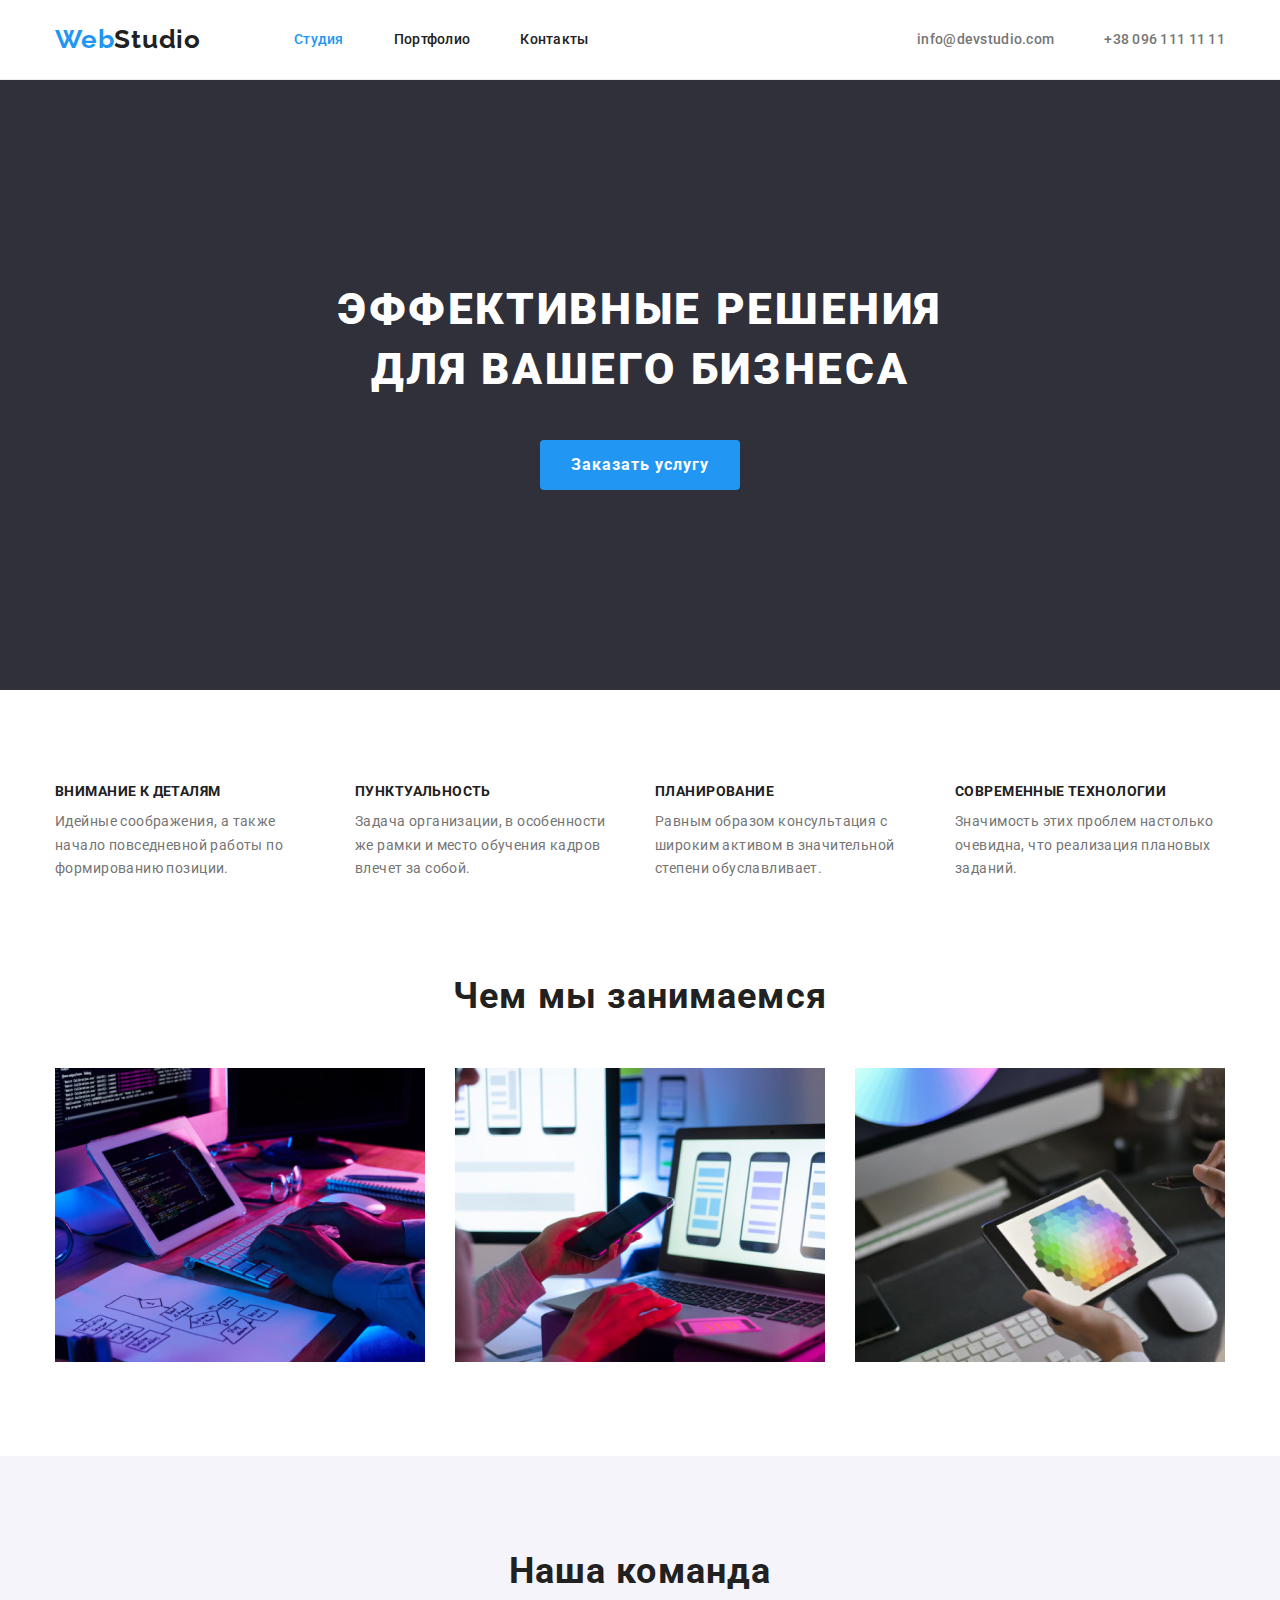
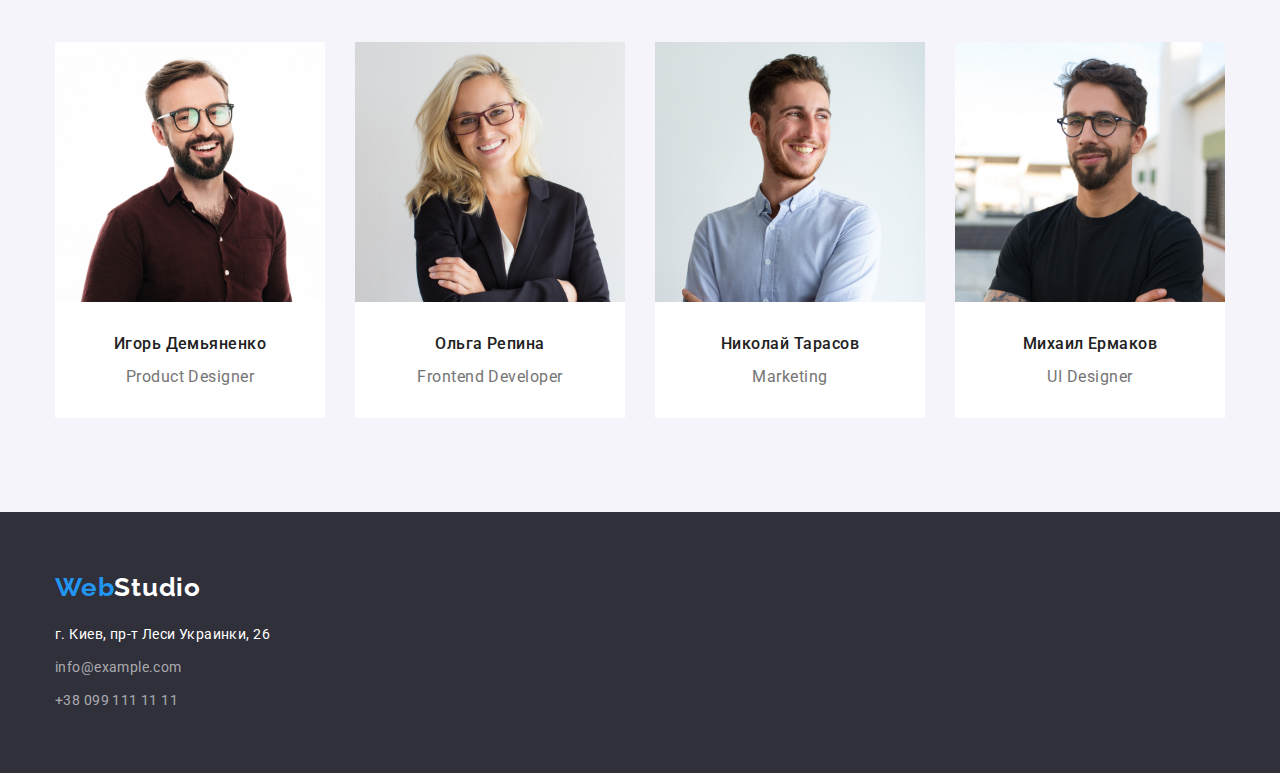
==== index.html @ 5466ff2d "залил предыдущую дз" ====
<!DOCTYPE html>
<html lang="ru">
<head>
    <meta charset="UTF-8">
    <meta name="viewport" content="width=device-width, initial-scale=1.0">
    <title>WebStudio</title>
    <link rel="preconnect" href="https://fonts.gstatic.com">
    <link href="https://fonts.googleapis.com/css2?family=Raleway:wght@700&family=Roboto:wght@400;500;700;900&display=swap"
    rel="stylesheet">
    <link rel="stylesheet" href="./css/normalize-css.css">
    <link rel="stylesheet" href="./css/styles.css">
</head>

<body>
    <!-- Хэддер -->
    <header class="header">
<div class="page-header container">
    <nav class="nav-list">
        <ul class="nav-list-items">
            <a class="logo" href="./index.html"><span class="logo-web">Web</span><span class="logo-studio">Studio</span></a>
            <li><a class="nav-list-link current" href="./index.html">Студия</a></li>
            <li><a class="nav-list-link" href="./portfolio.html">Портфолио</a></li>
            <li><a class="nav-list-link" href="#">Контакты</a></li>
        </ul> 
    </nav>
    <address class="header-address-link">
        <ul class="header-address">
            <li><a class="header-address-mail" href="mailto:info@devstudio.com">info@devstudio.com</a></li>
            <li><a class="header-address-tel" href="tel:+380961111111">+38 096 111 11 11</a></li>
        </ul>
    </address>
</div>
    </header>
    <!-- Мэйн -->
    <main>
        <!-- Эффективные решения для вашего бизнеса -->
        <section class="hero">
                <div class="container">
                    <h1 class="hero-title">Эффективные решения для вашего бизнеса</h1>
                    <button type="button" class="hero-button">Заказать услугу</button>
                </div>
        </section>  
        <!-- Особенности (добавил h2 для семантики, что бы всё было правильно-->
        <section class="feautures-list">
            <div class="container">
                <h2 class="visually-hidden">Особенности</h2>
                <ul class="card-list">
                    <li class="feature-card"> 
                        <h3 class="feautures-list-item">Внимание к деталям</h3>
                        <p class="feautures-list-desc">Идейные соображения, а также начало повседневной работы по формированию позиции.</p>
                    </li>
                    <li class="feature-card">
                        <h3 class="feautures-list-item">Пунктуальность</h3>
                        <p class="feautures-list-desc">Задача организации, в особенности же рамки и место обучения кадров влечет за собой.</p>
                    </li>
                    <li class="feature-card">
                        <h3 class="feautures-list-item">Планирование</h3>
                        <p class="feautures-list-desc">Равным образом консультация с широким активом в значительной степени обуславливает.</p>
                    </li>
                    <li class="feature-card">
                        <h3 class="feautures-list-item">Современные технологии</h3>
                        <p class="feautures-list-desc">Значимость этих проблем настолько очевидна, что реализация плановых заданий.</p>
                    </li>
                </ul>
            </div>
        </section>
        <!--Чем мы занимаемся -->
        <section class="what-we-do">
            <div class="container">
                <h2 class="what-we-do-title">Чем мы занимаемся</h2>
                <ul class="what-we-do-list">
                    <li><img src="./images/what-we-do/workplace.jpg" alt="Рабочий стол" width="370" height="294"></li>
                    <li><img src="./images/what-we-do/desktop.jpg" alt="Ноубук" width="370" height="294"></li>
                    <li><img src="./images/what-we-do/tablet.jpg" alt="Планшет" width="370" height="294"></li>
                </ul>
            </div>
        </section>
        <!-- Наша команда -->
        <section class="our-team">
            <div class="container">
                <h2 class="our-team-title">Наша команда</h2>
                <ul class="team-cards">
                    <li class="our-team-mates">
                        <img src="./images/our-team/igor.jpg" alt="Игорь Демьяненко" width="270" height="260">
                        <h3 class="our-team-mates-people">Игорь Демьяненко</h3>
                        <p lang="en" class="our-team-mates-role">Product Designer</p>
                    </li>
                    <li class="our-team-mates"><img src="./images/our-team/olya.jpg" alt="Ольга Репина" width="270" height="260">
                        <h3 class="our-team-mates-people">Ольга Репина</h3>
                        <p lang="en" class="our-team-mates-role">Frontend Developer</p>
                    </li>
                    <li class="our-team-mates">
                        <img src="./images/our-team/kolya.jpg" alt="Николай Тарасов" width="270" height="260">
                        <h3 class="our-team-mates-people">Николай Тарасов</h3>
                        <p lang="en" class="our-team-mates-role">Marketing</p>
                    </li>
                    <li class="our-team-mates">
                        <img src="./images/our-team/misha.jpg" alt="Михаил Ермаков" width="270" height="260">
                        <h3 class="our-team-mates-people">Михаил Ермаков</h3>
                        <p lang="en" class="our-team-mates-role">UI Designer</p>
                    </li>
                </ul>
            </div>
        </section>
    </main>
    <!-- Футер -->
    <footer class="footer">
        <div class="container">
            <a href="./index.html" class="footer-logo">
                <span class="logo-web">Web</span><span class="logo-studio reverse">Studio</span>
            </a>
            <address class="footer-address">
                <ul class="footer-address-links">
                    <li><a href="https://goo.gl/maps/YreS3gh4uBGcfshq7" target="_blank" class="footer-address-map">г. Киев, пр-т Леси Украинки, 26</a></li>
                    <li><a href="mailto:info@example.com" class="footer-address-mail">info@example.com</a></li>
                    <li><a href="tel:+380991111111" class="footer-address-tel">+38 099 111 11 11</a></li>
                </ul>
            </address>
        </div>
    </footer>
</body>
</html>
---- css/styles.css ----
/*
color: var(--accent-color) ----- accent
color: var(--primary-color) ----- primary
color: var(--secondary-color) ----- secondary
color: #2196f3; ----- active
*/

:root {
  --accent-color: #212121;
  --primary-color: #757575;
  --secondary-color: #ffffff;
  --active-color: #2196f3;

  --primary-font: Roboto, sans-serif;
  --secondary-font: Raleway, sans-serif;
}
img {
  display: block;
}
h1,
h2,
h3,
h4,
h5,
h6,
p {
  margin: 0;
}

button {
  cursor: pointer;
  border: 0px;
}

.container {
width: 1200px;
margin-left: auto;
margin-right: auto;
padding-left: 15px;
padding-right: 15px;
}

.visually-hidden {
  position: absolute;
  width: 1px;
  height: 1px;
  margin: -1px;
  border: 0;
  padding: 0;
  white-space: nowrap;
  clip-path: inset(100%);
  clip: rect(0 0 0 0);
  overflow: hidden;
}

a {
  text-decoration: none;
}
ul,
ol {
  list-style-type: none;
  padding-inline-start: 0px;
  margin: 0px;
}

.nav-list-link.current {
  font-family: var(--primary-font);
  font-style: normal;
  font-weight: 500;
  font-size: 14px;
  line-height: 1.14;
  letter-spacing: 0.02em;
  color: var(--active-color);
}

.nav-list-link:hover,
.header-address-mail:hover,
.header-address-tel:hover,
.nav-list-link:focus,
.header-address-mail:focus,
.header-address-tel:focus {
  color: var(--active-color);
}

.button-elements:hover 
.button-elements:focus  {
  background-color: var(--active-color);
  color: var(--secondary-color);
}


/* ============== COMPONENTS ==============*/
.logo-web,
.logo-studio {
  font-family: var(--secondary-font);
  font-style: normal;
  font-weight: 700;
  font-size: 26px;
  line-height: 1.19;
  letter-spacing: 0.03em;
}
.logo-web {
  color: var(--active-color);
}
.logo-studio {
  color: var(--accent-color);
}
.logo-studio.reverse {
  color: var(--secondary-color);
  
}

/* ============== END COMPONENTS ==============*/

/* ============== HEADER ==============*/
.header {
  display: flex;
  height: 80px;
  align-items: baseline;
  border-bottom: 1px solid #ECECEC;
}

header .container {
  display: flex;
  justify-content: space-between;
}

header a {
  display: inline-block;
  padding: 32px 0px;
}

.page-header {
  display: flex;
}

.logo {
  display: flex;
  margin-right: 93px;
  padding-top: 24px;
  padding-bottom: 25px;
}

.nav-list-items {
  display: flex;
  align-items: center;
}

.header-address-link {
  margin-left: auto;
}
.header-address {
  display: flex;
  align-items: center;
}

.nav-list-items li:not(:last-child),
.header-address li:not(:last-child) {
  margin-right: 50px;
}


.nav-list-link {
  font-family: var(--primary-font);
  font-style: normal;
  font-weight: 500;
  font-size: 14px;
  line-height: 1.14;
  letter-spacing: 0.02em;
  color: var(--accent-color);
}

.header-address-mail,
.header-address-tel {
  font-family: var(--primary-font);
  font-style: normal;
  font-weight: 500;
  font-size: 14px;
  line-height: 1.14;
  letter-spacing: 0.02em;
  color: var(--primary-color);
}

/* ============== END HEADER ==============*/

/* ============== HERO ==============*/
.hero {
  background-color: #2F303A;
  padding-top: 200px;
  padding-bottom: 200px;
}
.hero .container {
  flex-direction: column;
}
.hero-title {
  font-family: var(--primary-font);
  font-style: normal;
  font-weight: 900;
  font-size: 44px;
  line-height: 1.36;
  text-align: center;
  letter-spacing: 0.06em;
  text-transform: uppercase;
  color: var(--secondary-color);
  width: 700px;
  margin: 0 auto;
}
.hero-button {
  display: block;
  margin: 0 auto;
  margin-top: 40px;
  font-family: var(--primary-font);
  font-style: normal;
  font-weight: bold;
  font-size: 16px;
  line-height: 1.87;
  letter-spacing: 0.06em;
  background-color: var(--active-color);
  color: var(--secondary-color);
  height: 50px;
  width: 200px;
  border-radius: 4px;
}

/* ============== FEATURE-LIST ==============*/
.feautures-list {
  padding-top: 94px;
  padding-bottom: 94px;
}

.feautures-list-item {
  font-family: var(--primary-font);
  font-style: normal;
  font-weight: bold;
  font-size: 14px;
  line-height: 1.14;
  letter-spacing: 0.03em;
  text-transform: uppercase;
  color: var(--accent-color);
  margin-bottom: 10px;
}
.feautures-list-desc {
  font-family: var(--primary-font);
  font-style: normal;
  font-weight: normal;
  font-size: 14px;
  line-height: 1.71;
  letter-spacing: 0.03em;
  color: var(--primary-color);
}

.card-list {
  display: flex;
  flex-wrap: wrap;
}

.feature-card {
  width: 270px;
}
.card-list li:not(:last-child) {
  margin-right: 30px;
}
/* ============== END FEATURE-LIST ==============*/

/* ============== WHAT WE DO ==============*/
.what-we-do {
  padding-top: 0px;
  padding-bottom: 94px;
}


.what-we-do-title {
  font-family: var(--primary-font);
  font-style: normal;
  font-weight: bold;
  font-size: 36px;
  line-height: 1.17;
  text-align: center;
  letter-spacing: 0.03em;
  color: var(--accent-color);
  margin: 0 auto;
  margin-bottom: 50px;
  justify-content: center;
}

.what-we-do-list {
  display: flex;
  flex-wrap: wrap;
  margin-top: 0px;
  margin-bottom: 0px;
}

.what-we-do-list li:not(:last-child) {
  margin-right: 30px;
}
/* ============== END WHAT WE DO ==============*/

/* ============== OUR TEAM ==============*/
.our-team {
  background-color: #F5F4FA;
  padding-top: 94px;
  padding-bottom: 94px;

}

.our-team-title {
  font-family: var(--primary-font);
  font-style: normal;
  font-weight: bold;
  font-size: 36px;
  line-height: 1.17;
  text-align: center;
  letter-spacing: 0.03em;
  color: var(--accent-color);
  margin-bottom: 50px;
}
.our-team-mates-people {
  font-family: var(--primary-font);
  font-style: normal;
  font-weight: 500;
  font-size: 16px;
  line-height: 1.46;
  text-align: center;
  letter-spacing: 0.03em;
  color: var(--accent-color);
}
.our-team-mates-role {
  font-family: var(--primary-font);
  font-style: normal;
  font-weight: normal;
  font-size: 16px;
  line-height: 1.46;
  text-align: center;
  letter-spacing: 0.03em;
  color: var(--primary-color);
}

.team-cards {
  width: 270px;
  display: flex;
}
.team-cards li:not(:last-child) {
  margin-right: 30px;
}

.our-team-mates {
  background-color: var(--secondary-color);
}

.our-team-mates h3 {
  margin-top: 30px;
  margin-bottom: 10px;
}

.our-team-mates p {
  margin-bottom: 30px;
}

section.our-team {

}
/* ============== END OUR TEAM ==== ==========*/

/* ============== FOOTER ==============*/
.footer {
  background-color: #2F303A;
}

.footer .container {
  padding-top: 60px;
  padding-bottom: 60px;
}

.footer-address-map {
  font-family: var(--primary-font);
  font-style: normal;
  font-weight: normal;
  font-size: 14px;
  line-height: 1.71;
  letter-spacing: 0.03em;
  color: var(--secondary-color);
}
.footer-address-tel,
.footer-address-mail {
  font-family: var(--primary-font);
  font-style: normal;
  font-weight: normal;
  font-size: 14px;
  line-height: 1.71;
  letter-spacing: 0.03em;
  color: rgba(255, 255, 255, 0.6);
}

.footer-logo {
  display: block;
  margin-bottom: 20px;
}

.footer-address-links li:not(:last-child) {
  margin-bottom: 9px;
}

/* ============== END FOOTER ==============*/



/* ============== PORFOLIO ==============*/
main .portfolio {
  padding-top: 94px;
  padding-bottom: 94px;
}


/* ============== END PORFOLIO ==============*/

/* ============== PORFOLIO BUTTONS ==============*/
.elements .button-elements {
  font-family: var(--primary-font);
  font-style: normal;
  font-weight: 500;
  font-size: 16px;
  line-height: 1.62;
  text-align: center;
  letter-spacing: 0.03em;
  color: var(--accent-color);
  background-color: #F5F4FA;
  height: 38px;
  padding-left: 22px;
  padding-right: 22px;
  border-radius: 4px;
}



.elements {
  display: flex;
  justify-content: center;
  margin-bottom: 50px;
}

.elements li:not(:last-child) {
  margin-right: 8px;
}
/* ============== END PORFOLIO BUTTONS ==============*/

/* ============== PORFOLIO GRID ==============*/
.grid-item-title {
  font-family: var(--primary-font);
  font-style: normal;
  font-weight: bold;
  font-size: 18px;
  line-height: 2;
  letter-spacing: 0.06em;

  color: var(--accent-color);
}

.grid-item-desc {
  font-family: var(--primary-font);
  font-style: normal;
  font-weight: normal;
  font-size: 16px;
  line-height: 1.87;
  letter-spacing: 0.03em;

  color: var(--primary-color);
}

.grid {
  display: flex;
  flex-wrap:  wrap;
  justify-content: center;
}

.grid-item {
  width: 370px;
  margin-bottom: 30px ;
  flex-wrap: wrap;
}

.grid-item-title {
  margin-top: 20px;
  margin-bottom: 4px;
  margin-left: 24px;
}
.grid-item-desc {
  margin-bottom: 20px;
  margin-left: 24px;
}
.grid-item:not(:nth-child(3n)) {
  margin-right: 30px;
}

.grid-item:nth-last-child(-n+3) {
  margin-bottom: 0px;
}

.text-wrapper {
  border: solid #eeeeee 1px;
}
/* ============== END PORFOLIO GRID ==============*/
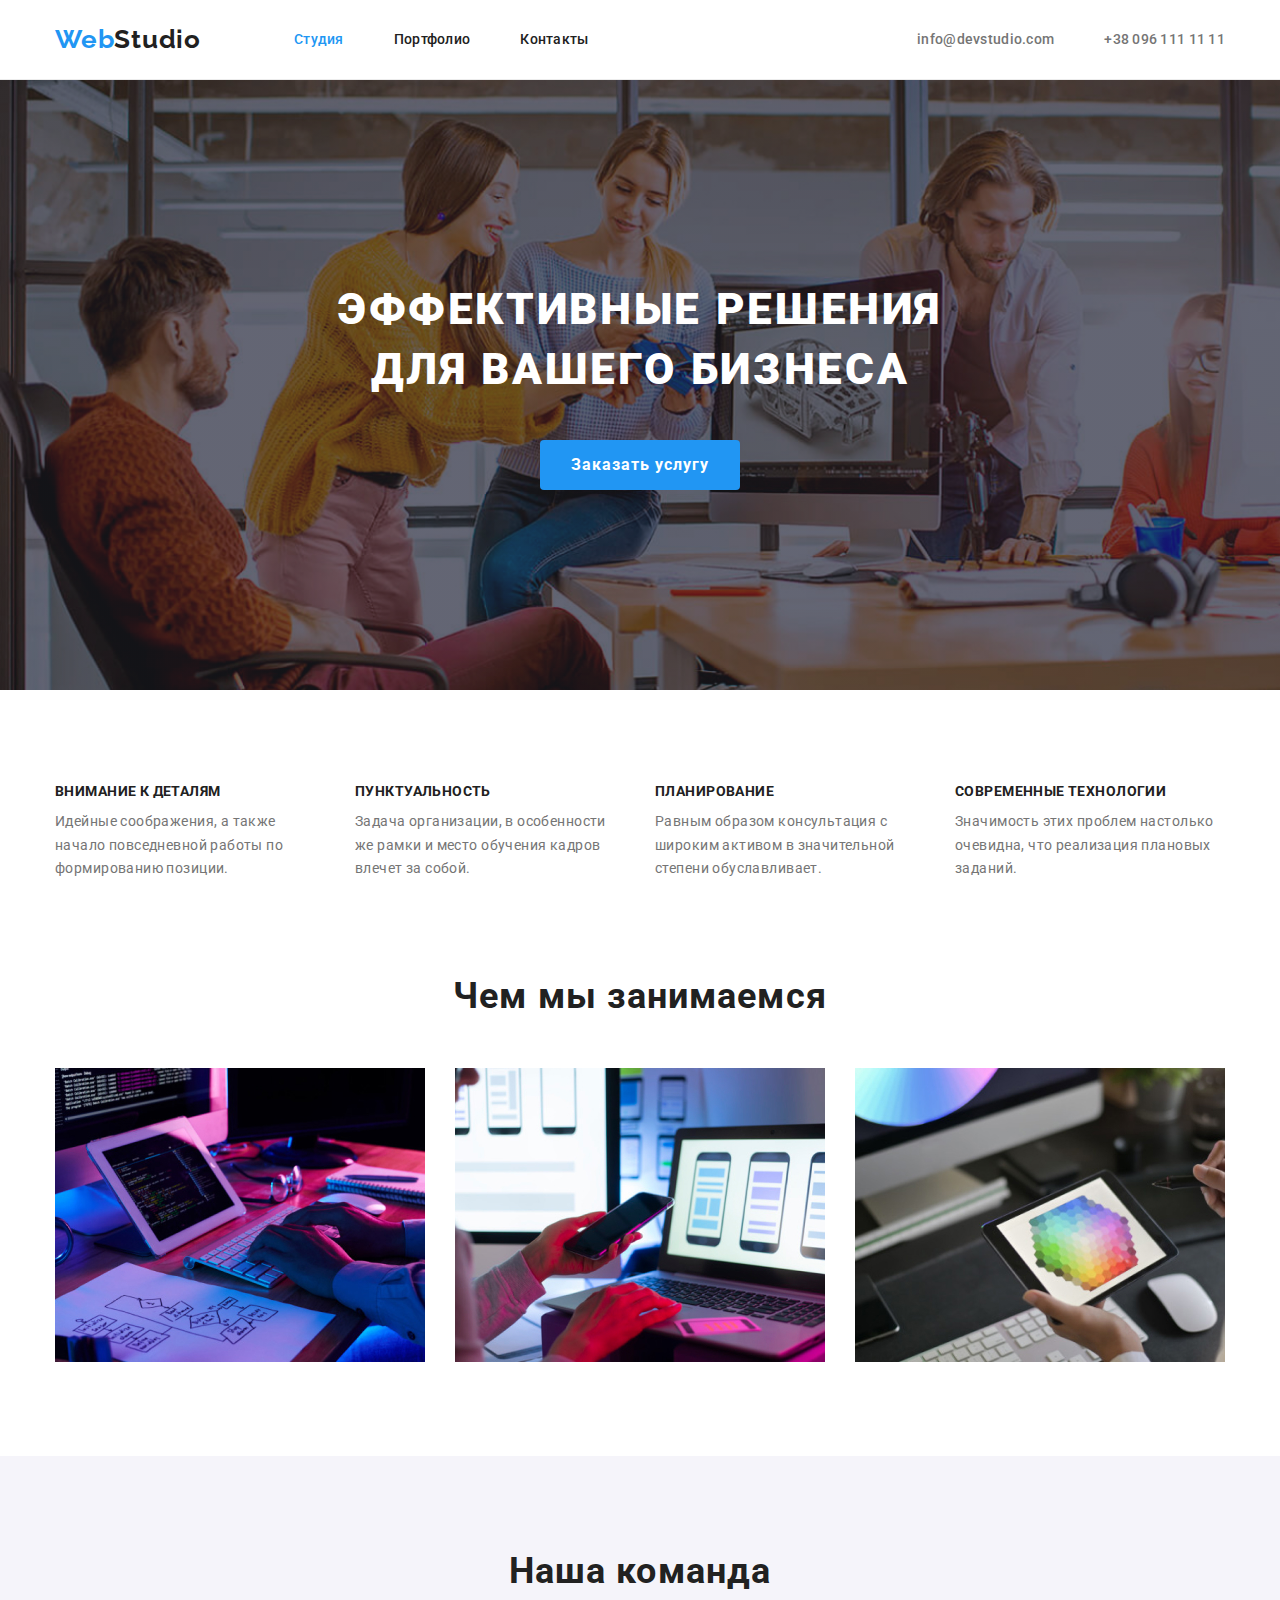
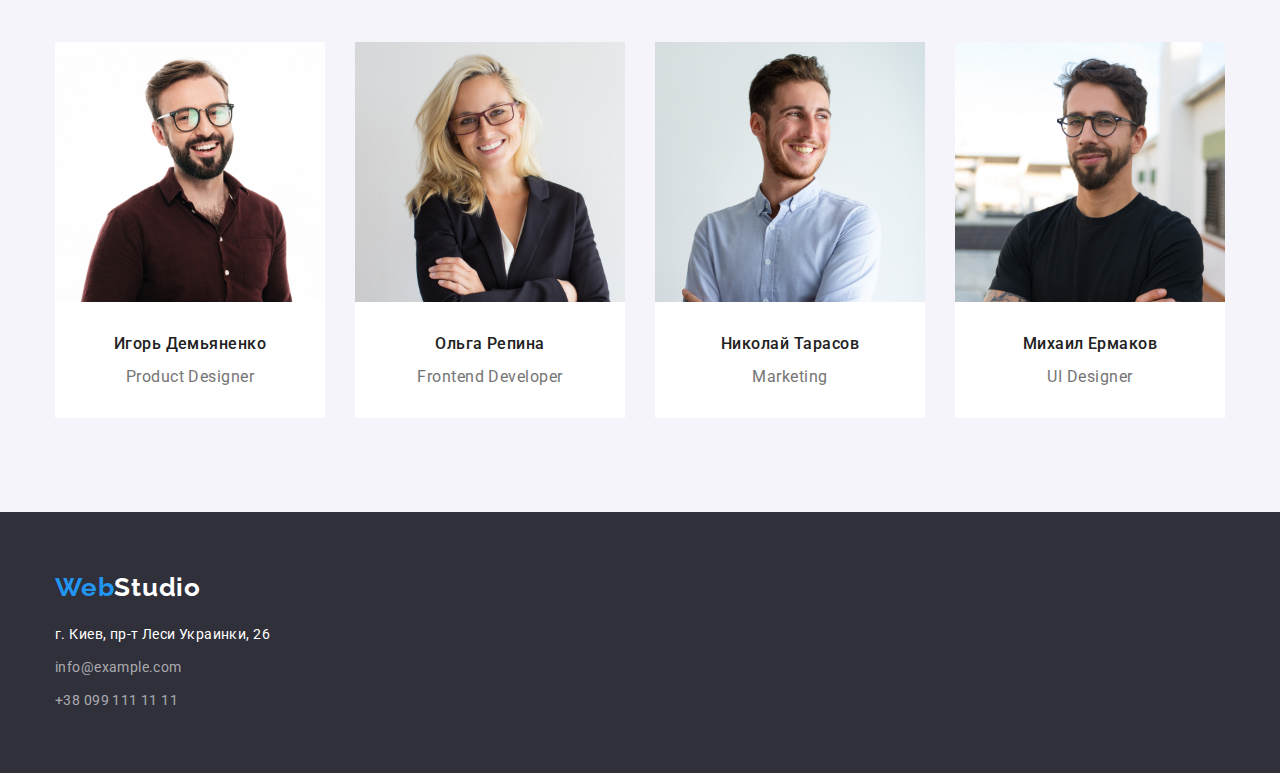
==== commit e6929667: "добавил бг" ====
--- a/index.html
+++ b/index.html
@@ -25,7 +25,7 @@
     </nav>
     <address class="header-address-link">
         <ul class="header-address">
-            <li><a class="header-address-mail" href="mailto:info@devstudio.com">info@devstudio.com</a></li>
+            <li><a class="header-address-mail" href="mailto:info@devstudio.com"><svg class="svg-mail"><use href="../images/sprite.svg#mail"></use></svg>info@devstudio.com</a></li>
             <li><a class="header-address-tel" href="tel:+380961111111">+38 096 111 11 11</a></li>
         </ul>
     </address>
--- a/css/styles.css
+++ b/css/styles.css
@@ -88,7 +88,16 @@
   color: var(--secondary-color);
 }
 
-
+.header-address-mail::before {
+  content: "";
+}
+
+.svg-mail {
+  width: 16px;
+  height: 12px;
+  fill: currentColor;
+  margin-right: 10px;
+}
 /* ============== COMPONENTS ==============*/
 .logo-web,
 .logo-studio {
@@ -186,6 +195,9 @@
 /* ============== HERO ==============*/
 .hero {
   background-color: #2F303A;
+  background-image: linear-gradient(rgba(47,48,58,0.4), rgba(47,48,58,0.4)), url(../images/hero-bg.jpg);
+  background-repeat: no-repeat;
+  background-size: cover;
   padding-top: 200px;
   padding-bottom: 200px;
 }
@@ -221,7 +233,10 @@
   width: 200px;
   border-radius: 4px;
 }
-
+.hero-button:hover,
+.hero-button:focus {
+  background-color: #188CE8;
+}
 /* ============== FEATURE-LIST ==============*/
 .feautures-list {
   padding-top: 94px;
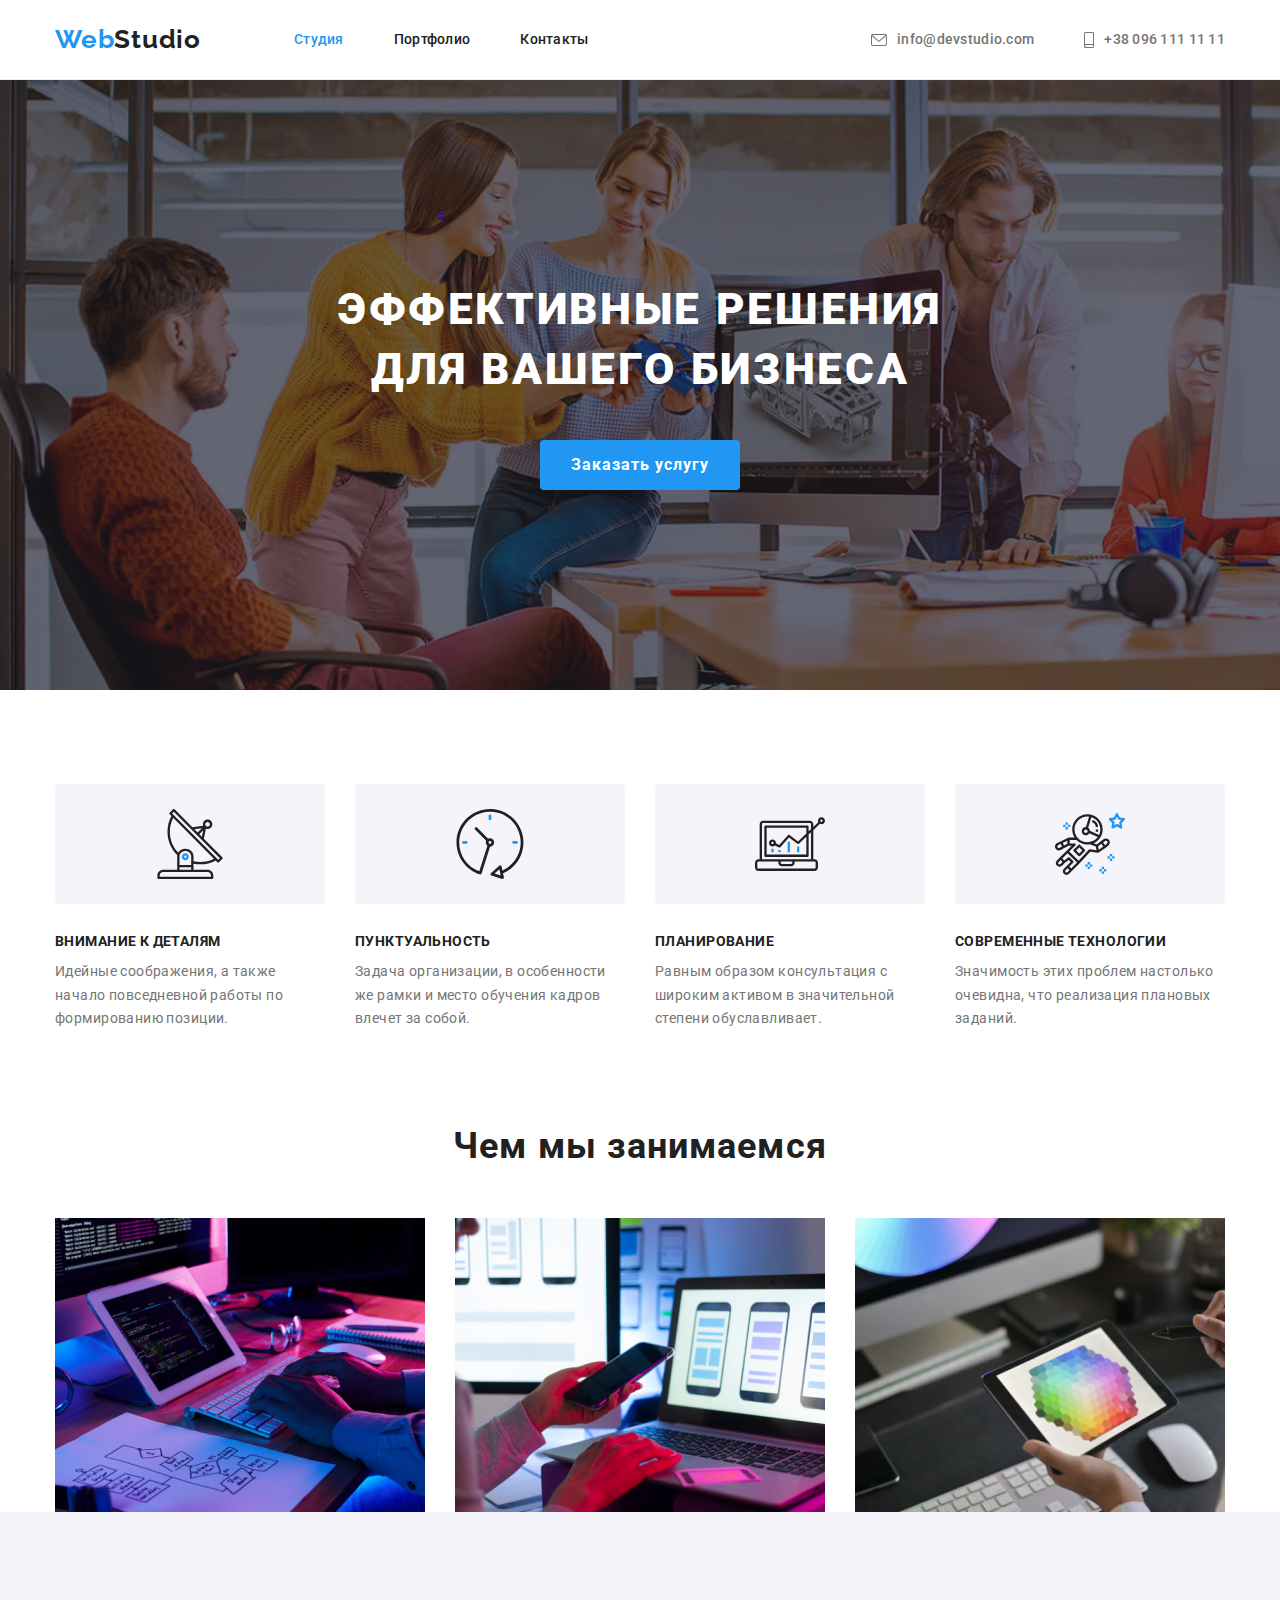
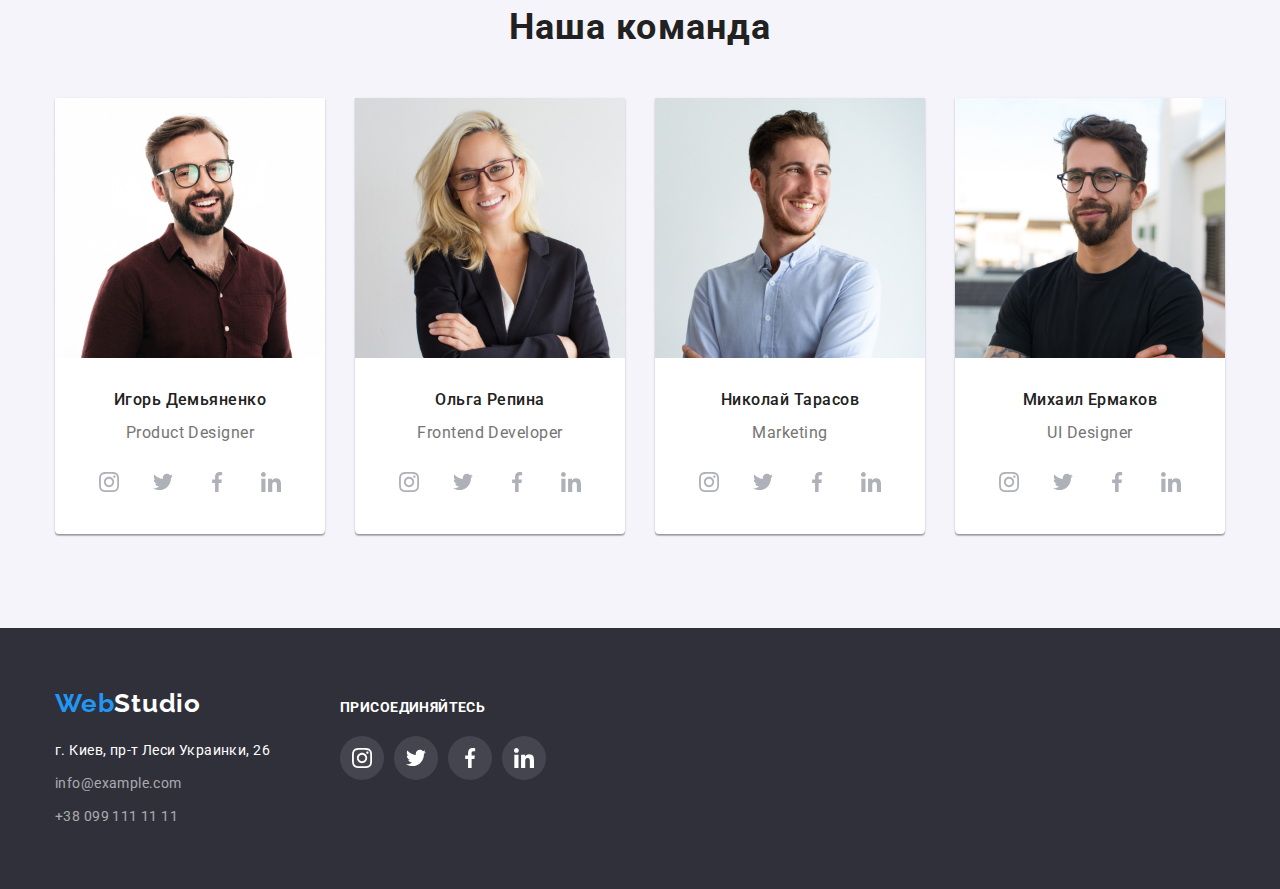
==== commit 6f5c4b78: "сделал половину работы + выписал все проблемы" ====
--- a/index.html
+++ b/index.html
@@ -1,12 +1,14 @@
 <!DOCTYPE html>
 <html lang="ru">
+
 <head>
     <meta charset="UTF-8">
     <meta name="viewport" content="width=device-width, initial-scale=1.0">
     <title>WebStudio</title>
     <link rel="preconnect" href="https://fonts.gstatic.com">
-    <link href="https://fonts.googleapis.com/css2?family=Raleway:wght@700&family=Roboto:wght@400;500;700;900&display=swap"
-    rel="stylesheet">
+    <link
+        href="https://fonts.googleapis.com/css2?family=Raleway:wght@700&family=Roboto:wght@400;500;700;900&display=swap"
+        rel="stylesheet">
     <link rel="stylesheet" href="./css/normalize-css.css">
     <link rel="stylesheet" href="./css/styles.css">
 </head>
@@ -14,52 +16,73 @@
 <body>
     <!-- Хэддер -->
     <header class="header">
-<div class="page-header container">
-    <nav class="nav-list">
-        <ul class="nav-list-items">
-            <a class="logo" href="./index.html"><span class="logo-web">Web</span><span class="logo-studio">Studio</span></a>
-            <li><a class="nav-list-link current" href="./index.html">Студия</a></li>
-            <li><a class="nav-list-link" href="./portfolio.html">Портфолио</a></li>
-            <li><a class="nav-list-link" href="#">Контакты</a></li>
-        </ul> 
-    </nav>
-    <address class="header-address-link">
-        <ul class="header-address">
-            <li><a class="header-address-mail" href="mailto:info@devstudio.com"><svg class="svg-mail"><use href="../images/sprite.svg#mail"></use></svg>info@devstudio.com</a></li>
-            <li><a class="header-address-tel" href="tel:+380961111111">+38 096 111 11 11</a></li>
-        </ul>
-    </address>
-</div>
+        <div class="page-header container">
+            <nav class="nav-list">
+                <ul class="nav-list-items">
+                    <a class="logo" href="./index.html"><span class="logo-web">Web</span><span
+                            class="logo-studio">Studio</span></a>
+                    <li><a class="nav-list-link current" href="./index.html">Студия</a></li>
+                    <li><a class="nav-list-link" href="./portfolio.html">Портфолио</a></li>
+                    <li><a class="nav-list-link" href="#">Контакты</a></li>
+                </ul>
+            </nav>
+            <address class="header-address-link">
+                <ul class="header-address">
+                    <li><a class="header-address-mail" href="mailto:info@devstudio.com"><svg class="svg-mail">
+                                <use href="../images/sprite.svg#mail"></use>
+                            </svg>info@devstudio.com</a></li>
+                    <li><a class="header-address-tel" href="tel:+380961111111"><svg class="svg-tel">
+                                <use href="../images/sprite.svg#smartphone"></use>
+                            </svg>+38 096 111 11 11</a></li>
+                </ul>
+            </address>
+        </div>
     </header>
     <!-- Мэйн -->
     <main>
         <!-- Эффективные решения для вашего бизнеса -->
         <section class="hero">
-                <div class="container">
-                    <h1 class="hero-title">Эффективные решения для вашего бизнеса</h1>
-                    <button type="button" class="hero-button">Заказать услугу</button>
-                </div>
-        </section>  
+            <div class="container">
+                <h1 class="hero-title">Эффективные решения для вашего бизнеса</h1>
+                <button type="button" class="hero-button">Заказать услугу</button>
+            </div>
+        </section>
         <!-- Особенности (добавил h2 для семантики, что бы всё было правильно-->
         <section class="feautures-list">
             <div class="container">
                 <h2 class="visually-hidden">Особенности</h2>
                 <ul class="card-list">
-                    <li class="feature-card"> 
+                    <li class="feature-card">
+                        <div class="card-cover"><svg class="svg-features">
+                                <use href="../images/sprite.svg#antenna"></use>
+                            </svg></div>
                         <h3 class="feautures-list-item">Внимание к деталям</h3>
-                        <p class="feautures-list-desc">Идейные соображения, а также начало повседневной работы по формированию позиции.</p>
-                    </li>
-                    <li class="feature-card">
+                        <p class="feautures-list-desc">Идейные соображения, а также начало повседневной работы по
+                            формированию позиции.</p>
+                    </li>
+                    <li class="feature-card">
+                        <div class="card-cover"><svg class="svg-features">
+                                <use href="../images/sprite.svg#clock"></use>
+                            </svg></div>
                         <h3 class="feautures-list-item">Пунктуальность</h3>
-                        <p class="feautures-list-desc">Задача организации, в особенности же рамки и место обучения кадров влечет за собой.</p>
-                    </li>
-                    <li class="feature-card">
+                        <p class="feautures-list-desc">Задача организации, в особенности же рамки и место обучения
+                            кадров влечет за собой.</p>
+                    </li>
+                    <li class="feature-card">
+                        <div class="card-cover"><svg class="svg-features">
+                                <use href="../images/sprite.svg#diagram"></use>
+                            </svg></div>
                         <h3 class="feautures-list-item">Планирование</h3>
-                        <p class="feautures-list-desc">Равным образом консультация с широким активом в значительной степени обуславливает.</p>
-                    </li>
-                    <li class="feature-card">
+                        <p class="feautures-list-desc">Равным образом консультация с широким активом в значительной
+                            степени обуславливает.</p>
+                    </li>
+                    <li class="feature-card">
+                        <div class="card-cover"><svg class="svg-features">
+                                <use href="../images/sprite.svg#astronaut"></use>
+                            </svg></div>
                         <h3 class="feautures-list-item">Современные технологии</h3>
-                        <p class="feautures-list-desc">Значимость этих проблем настолько очевидна, что реализация плановых заданий.</p>
+                        <p class="feautures-list-desc">Значимость этих проблем настолько очевидна, что реализация
+                            плановых заданий.</p>
                     </li>
                 </ul>
             </div>
@@ -84,20 +107,77 @@
                         <img src="./images/our-team/igor.jpg" alt="Игорь Демьяненко" width="270" height="260">
                         <h3 class="our-team-mates-people">Игорь Демьяненко</h3>
                         <p lang="en" class="our-team-mates-role">Product Designer</p>
-                    </li>
-                    <li class="our-team-mates"><img src="./images/our-team/olya.jpg" alt="Ольга Репина" width="270" height="260">
+                        <ul class="team-socials">
+                            <li><a class="social-links" href=""><svg class="svg-instagram">
+                                <use href="../images/sprite.svg#instagram"></use>
+                            </svg></a></li>
+                            <li><a class="social-links" href=""><svg class="svg-twitter">
+                                <use href="../images/sprite.svg#twitter"></use>
+                            </svg></a></li>
+                            <li><a class="social-links" href=""><svg class="svg-facebook">
+                                <use href="../images/sprite.svg#facebook"></use>
+                            </svg></a></li>
+                            <li><a class="social-links" href=""><svg class="svg-linkedin">
+                                <use href="../images/sprite.svg#linkedin"></use>
+                            </svg></a></li>
+                        </ul>
+                    </li>
+                    <li class="our-team-mates"><img src="./images/our-team/olya.jpg" alt="Ольга Репина" width="270"
+                            height="260">
                         <h3 class="our-team-mates-people">Ольга Репина</h3>
                         <p lang="en" class="our-team-mates-role">Frontend Developer</p>
+                        <ul class="team-socials">
+                            <li><a class="social-links" href=""><svg class="svg-instagram">
+                                <use href="../images/sprite.svg#instagram"></use>
+                            </svg></a></li>
+                            <li><a class="social-links" href=""><svg class="svg-twitter">
+                                <use href="../images/sprite.svg#twitter"></use>
+                            </svg></a></li>
+                            <li><a class="social-links" href=""><svg class="svg-facebook">
+                                <use href="../images/sprite.svg#facebook"></use>
+                            </svg></a></li>
+                            <li><a class="social-links" href=""><svg class="svg-linkedin">
+                                <use href="../images/sprite.svg#linkedin"></use>
+                            </svg></a></li>
+                        </ul>
                     </li>
                     <li class="our-team-mates">
                         <img src="./images/our-team/kolya.jpg" alt="Николай Тарасов" width="270" height="260">
                         <h3 class="our-team-mates-people">Николай Тарасов</h3>
                         <p lang="en" class="our-team-mates-role">Marketing</p>
+                        <ul class="team-socials">
+                            <li><a class="social-links" href=""><svg class="svg-instagram">
+                                <use href="../images/sprite.svg#instagram"></use>
+                            </svg></a></li>
+                            <li><a class="social-links" href=""><svg class="svg-twitter">
+                                <use href="../images/sprite.svg#twitter"></use>
+                            </svg></a></li>
+                            <li><a class="social-links" href=""><svg class="svg-facebook">
+                                <use href="../images/sprite.svg#facebook"></use>
+                            </svg></a></li>
+                            <li><a class="social-links" href=""><svg class="svg-linkedin">
+                                <use href="../images/sprite.svg#linkedin"></use>
+                            </svg></a></li>
+                        </ul>
                     </li>
                     <li class="our-team-mates">
                         <img src="./images/our-team/misha.jpg" alt="Михаил Ермаков" width="270" height="260">
                         <h3 class="our-team-mates-people">Михаил Ермаков</h3>
                         <p lang="en" class="our-team-mates-role">UI Designer</p>
+                        <ul class="team-socials">
+                            <li><a class="social-links" href=""><svg class="svg-instagram">
+                                <use href="../images/sprite.svg#instagram"></use>
+                            </svg></a></li>
+                            <li><a class="social-links" href=""><svg class="svg-twitter">
+                                <use href="../images/sprite.svg#twitter"></use>
+                            </svg></a></li>
+                            <li><a class="social-links" href=""><svg class="svg-facebook">
+                                <use href="../images/sprite.svg#facebook"></use>
+                            </svg></a></li>
+                            <li><a class="social-links" href=""><svg class="svg-linkedin">
+                                <use href="../images/sprite.svg#linkedin"></use>
+                            </svg></a></li>
+                        </ul>
                     </li>
                 </ul>
             </div>
@@ -106,17 +186,38 @@
     <!-- Футер -->
     <footer class="footer">
         <div class="container">
-            <a href="./index.html" class="footer-logo">
-                <span class="logo-web">Web</span><span class="logo-studio reverse">Studio</span>
-            </a>
-            <address class="footer-address">
-                <ul class="footer-address-links">
-                    <li><a href="https://goo.gl/maps/YreS3gh4uBGcfshq7" target="_blank" class="footer-address-map">г. Киев, пр-т Леси Украинки, 26</a></li>
-                    <li><a href="mailto:info@example.com" class="footer-address-mail">info@example.com</a></li>
-                    <li><a href="tel:+380991111111" class="footer-address-tel">+38 099 111 11 11</a></li>
-                </ul>
-            </address>
+            <div class="footer-address-div">
+                <a href="./index.html" class="footer-logo">
+                    <span class="logo-web">Web</span><span class="logo-studio reverse">Studio</span>
+                </a>
+                <address class="footer-address">
+                    <ul class="footer-address-links">
+                        <li><a href="https://goo.gl/maps/YreS3gh4uBGcfshq7" target="_blank" class="footer-address-map">г.
+                                Киев, пр-т Леси Украинки, 26</a></li>
+                        <li><a href="mailto:info@example.com" class="footer-address-mail">info@example.com</a></li>
+                        <li><a href="tel:+380991111111" class="footer-address-tel">+38 099 111 11 11</a></li>
+                    </ul>
+                </address>
+            </div>
+            <div class="join-us">
+                <p class="join-title">присоединяйтесь</p>
+                <ul class="join-socials">
+                    <li><a class="join-social-links" href=""><svg class="svg-instagram">
+                        <use href="../images/sprite.svg#instagram"></use>
+                    </svg></a></li>
+                    <li><a class="join-social-links" href=""><svg class="svg-twitter">
+                        <use href="../images/sprite.svg#twitter"></use>
+                    </svg></a></li>
+                    <li><a class="join-social-links" href=""><svg class="svg-facebook">
+                        <use href="../images/sprite.svg#facebook"></use>
+                    </svg></a></li>
+                    <li><a class="join-social-links" href=""><svg class="svg-linkedin">
+                        <use href="../images/sprite.svg#linkedin"></use>
+                    </svg></a></li>
+                </ul>
+            </div>
         </div>
     </footer>
 </body>
+
 </html>--- a/css/styles.css
+++ b/css/styles.css
@@ -33,11 +33,11 @@
 }
 
 .container {
-width: 1200px;
-margin-left: auto;
-margin-right: auto;
-padding-left: 15px;
-padding-right: 15px;
+  width: 1200px;
+  margin-left: auto;
+  margin-right: auto;
+  padding-left: 15px;
+  padding-right: 15px;
 }
 
 .visually-hidden {
@@ -82,16 +82,6 @@
   color: var(--active-color);
 }
 
-.button-elements:hover 
-.button-elements:focus  {
-  background-color: var(--active-color);
-  color: var(--secondary-color);
-}
-
-.header-address-mail::before {
-  content: "";
-}
-
 .svg-mail {
   width: 16px;
   height: 12px;
@@ -116,7 +106,6 @@
 }
 .logo-studio.reverse {
   color: var(--secondary-color);
-  
 }
 
 /* ============== END COMPONENTS ==============*/
@@ -126,7 +115,7 @@
   display: flex;
   height: 80px;
   align-items: baseline;
-  border-bottom: 1px solid #ECECEC;
+  border-bottom: 1px solid #ececec;
 }
 
 header .container {
@@ -168,7 +157,6 @@
   margin-right: 50px;
 }
 
-
 .nav-list-link {
   font-family: var(--primary-font);
   font-style: normal;
@@ -190,12 +178,40 @@
   color: var(--primary-color);
 }
 
+.svg-mail {
+  content: "";
+  display: block;
+  width: 16px;
+  height: 12px;
+  margin-right: 10px;
+  fill: currentColor;
+}
+
+.svg-tel {
+  content: "";
+  display: block;
+  width: 10px;
+  height: 16px;
+  margin-right: 10px;
+  fill: currentColor;
+}
+
+.header-address-mail,
+.header-address-tel {
+  display: flex;
+  align-items: center;
+}
+
 /* ============== END HEADER ==============*/
 
 /* ============== HERO ==============*/
 .hero {
-  background-color: #2F303A;
-  background-image: linear-gradient(rgba(47,48,58,0.4), rgba(47,48,58,0.4)), url(../images/hero-bg.jpg);
+  background-color: #2f303a;
+  background-image: linear-gradient(
+      rgba(47, 48, 58, 0.4),
+      rgba(47, 48, 58, 0.4)
+    ),
+    url(../images/hero-bg.jpg);
   background-repeat: no-repeat;
   background-size: cover;
   padding-top: 200px;
@@ -235,7 +251,7 @@
 }
 .hero-button:hover,
 .hero-button:focus {
-  background-color: #188CE8;
+  background-color: #188ce8;
 }
 /* ============== FEATURE-LIST ==============*/
 .feautures-list {
@@ -275,6 +291,24 @@
 .card-list li:not(:last-child) {
   margin-right: 30px;
 }
+
+.card-cover {
+  height: 120px;
+  width: 270px;
+  background-color: #f5f4fa;
+  margin-bottom: 30px;
+  border-radius: 4px;
+  display: flex;
+  align-items: center;
+  justify-content: center;
+}
+
+.svg-features {
+  width: 70px;
+  height: 70px;
+}
+
+.
 /* ============== END FEATURE-LIST ==============*/
 
 /* ============== WHAT WE DO ==============*/
@@ -283,7 +317,6 @@
   padding-bottom: 94px;
 }
 
-
 .what-we-do-title {
   font-family: var(--primary-font);
   font-style: normal;
@@ -312,10 +345,9 @@
 
 /* ============== OUR TEAM ==============*/
 .our-team {
-  background-color: #F5F4FA;
+  background-color: #f5f4fa;
   padding-top: 94px;
   padding-bottom: 94px;
-
 }
 
 .our-team-title {
@@ -360,6 +392,9 @@
 
 .our-team-mates {
   background-color: var(--secondary-color);
+  border-radius: 0px 0px 4px 4px;
+  box-shadow: 0px 1px 3px rgba(0, 0, 0, 0.12), 0px 1px 1px rgba(0, 0, 0, 0.14),
+    0px 2px 1px rgba(0, 0, 0, 0.2);
 }
 
 .our-team-mates h3 {
@@ -367,18 +402,53 @@
   margin-bottom: 10px;
 }
 
-.our-team-mates p {
+.team-socials a {
+  display: block;
+  margin: 0px;
+  padding: 0px;
+}
+
+.team-socials {
+  display: flex;
+  justify-content: space-between;
+  margin-top: 16px;
   margin-bottom: 30px;
-}
-
-section.our-team {
-
+  margin-left: 32px;
+  margin-right: 32px;
+}
+
+.team-socials li:not(:last-child) {
+  margin-right: 10px;
+}
+
+.social-links svg {
+  width: 20px;
+  height: 20px;
+  fill: #afb1b8;
+}
+
+.social-links:hover,
+.social-links:focus {
+  fill: var(--secondary-color);
+  background-color: var(--active-color);
+}
+
+.team-socials li a {
+  display: flex;
+  justify-content: center;
+  align-items: center;
+}
+
+.social-links {
+  width: 44px;
+  height: 44px;
+  border-radius: 50%;
 }
 /* ============== END OUR TEAM ==== ==========*/
 
 /* ============== FOOTER ==============*/
 .footer {
-  background-color: #2F303A;
+  background-color: #2f303a;
 }
 
 .footer .container {
@@ -415,9 +485,72 @@
   margin-bottom: 9px;
 }
 
+.footer-address-div {
+  display: block;
+}
+
+.join-us {
+  display: block;
+  width: 206px;
+  margin-left: 70px;
+}
+
+.join-title {
+  font-family: var(--primary-font);
+  font-style: normal;
+  font-weight: 700;
+  color: var(--secondary-color);
+  font-size: 14px;
+  line-height: 1.14;
+  letter-spacing: 0.03em;
+  text-transform: uppercase;
+  margin-bottom: 20px;
+}
+
+.join-socials {
+  display: flex;
+}
+
+.join-socials li:not(:last-child) {
+  margin-right: 10px;
+}
+
+.join-socials-links {
+  display: flex;
+  justify-content: space-between;
+}
+
+.join-social-links svg {
+  width: 20px;
+  height: 20px;
+  fill: var(--secondary-color);
+}
+
+.join-social-links:hover,
+.join-social-links:focus {
+  fill: var(--secondary-color);
+  background-color: var(--active-color);
+}
+
+.join-socials li a {
+  display: flex;
+  justify-content: center;
+  align-items: center;
+}
+
+.join-social-links {
+  width: 44px;
+  height: 44px;
+  border-radius: 50%;
+  background-color: rgba(255, 255, 255, 0.1);
+}
+
+.footer .container {
+  display: flex;
+  align-items: baseline;
+}
+
 /* ============== END FOOTER ==============*/
-
-
 
 /* ============== PORFOLIO ==============*/
 main .portfolio {
@@ -425,7 +558,6 @@
   padding-bottom: 94px;
 }
 
-
 /* ============== END PORFOLIO ==============*/
 
 /* ============== PORFOLIO BUTTONS ==============*/
@@ -438,14 +570,18 @@
   text-align: center;
   letter-spacing: 0.03em;
   color: var(--accent-color);
-  background-color: #F5F4FA;
+  background-color: #f5f4fa;
   height: 38px;
   padding-left: 22px;
   padding-right: 22px;
   border-radius: 4px;
 }
 
-
+.button-elements:hover,
+.button-elements:focus {
+  background-color: var(--active-color);
+  color: var(--secondary-color);
+}
 
 .elements {
   display: flex;
@@ -483,14 +619,15 @@
 
 .grid {
   display: flex;
-  flex-wrap:  wrap;
+  flex-wrap: wrap;
   justify-content: center;
 }
 
 .grid-item {
   width: 370px;
-  margin-bottom: 30px ;
+  margin-bottom: 30px;
   flex-wrap: wrap;
+  box-sizing: border-box;
 }
 
 .grid-item-title {
@@ -506,11 +643,17 @@
   margin-right: 30px;
 }
 
-.grid-item:nth-last-child(-n+3) {
+.grid-item:nth-last-child(-n + 3) {
   margin-bottom: 0px;
 }
 
 .text-wrapper {
   border: solid #eeeeee 1px;
 }
-/* ============== END PORFOLIO GRID ==============*/+
+.grid-item:hover,
+.grid-item:focus {
+  box-shadow: 0px 1px 1px rgba(0, 0, 0, 0.12), 0px 4px 4px rgba(0, 0, 0, 0.06), 1px 4px 6px rgba(0, 0, 0, 0.16);
+
+}
+/* ============== END PORFOLIO GRID ==============*/
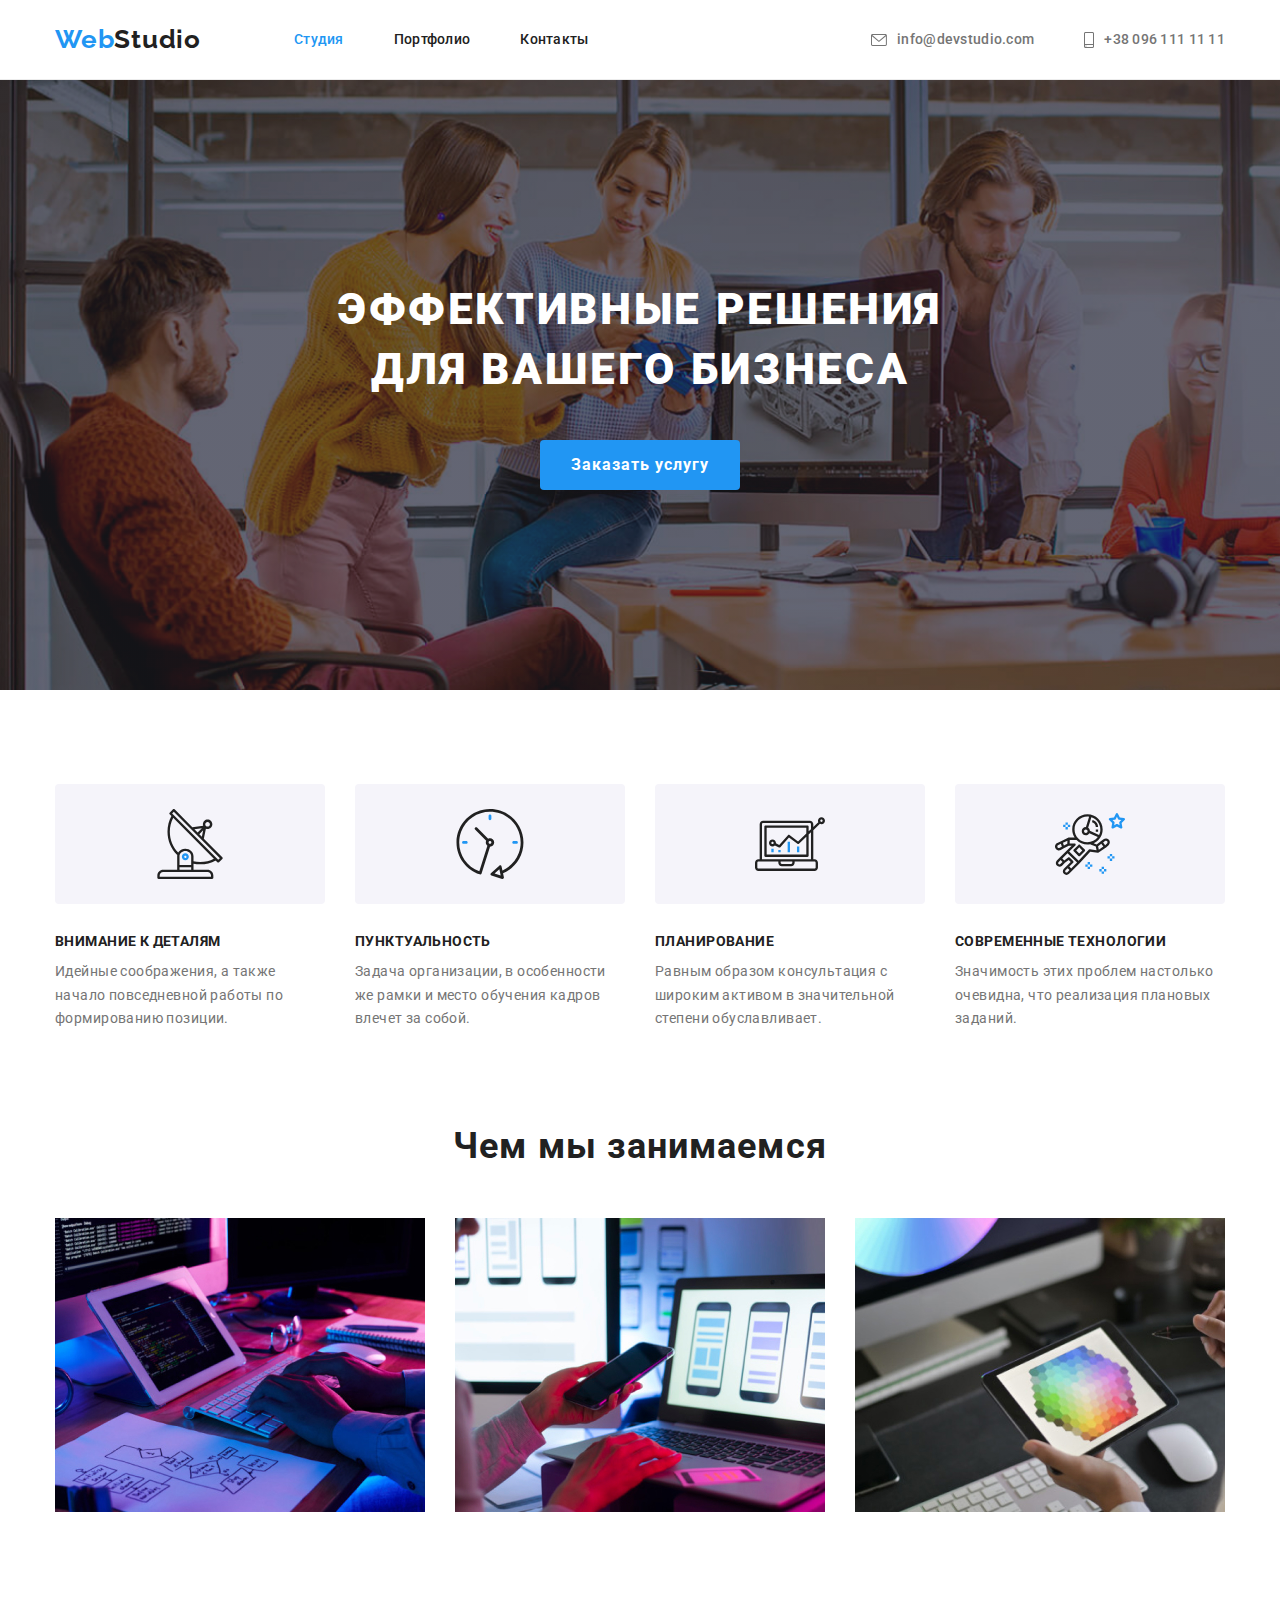
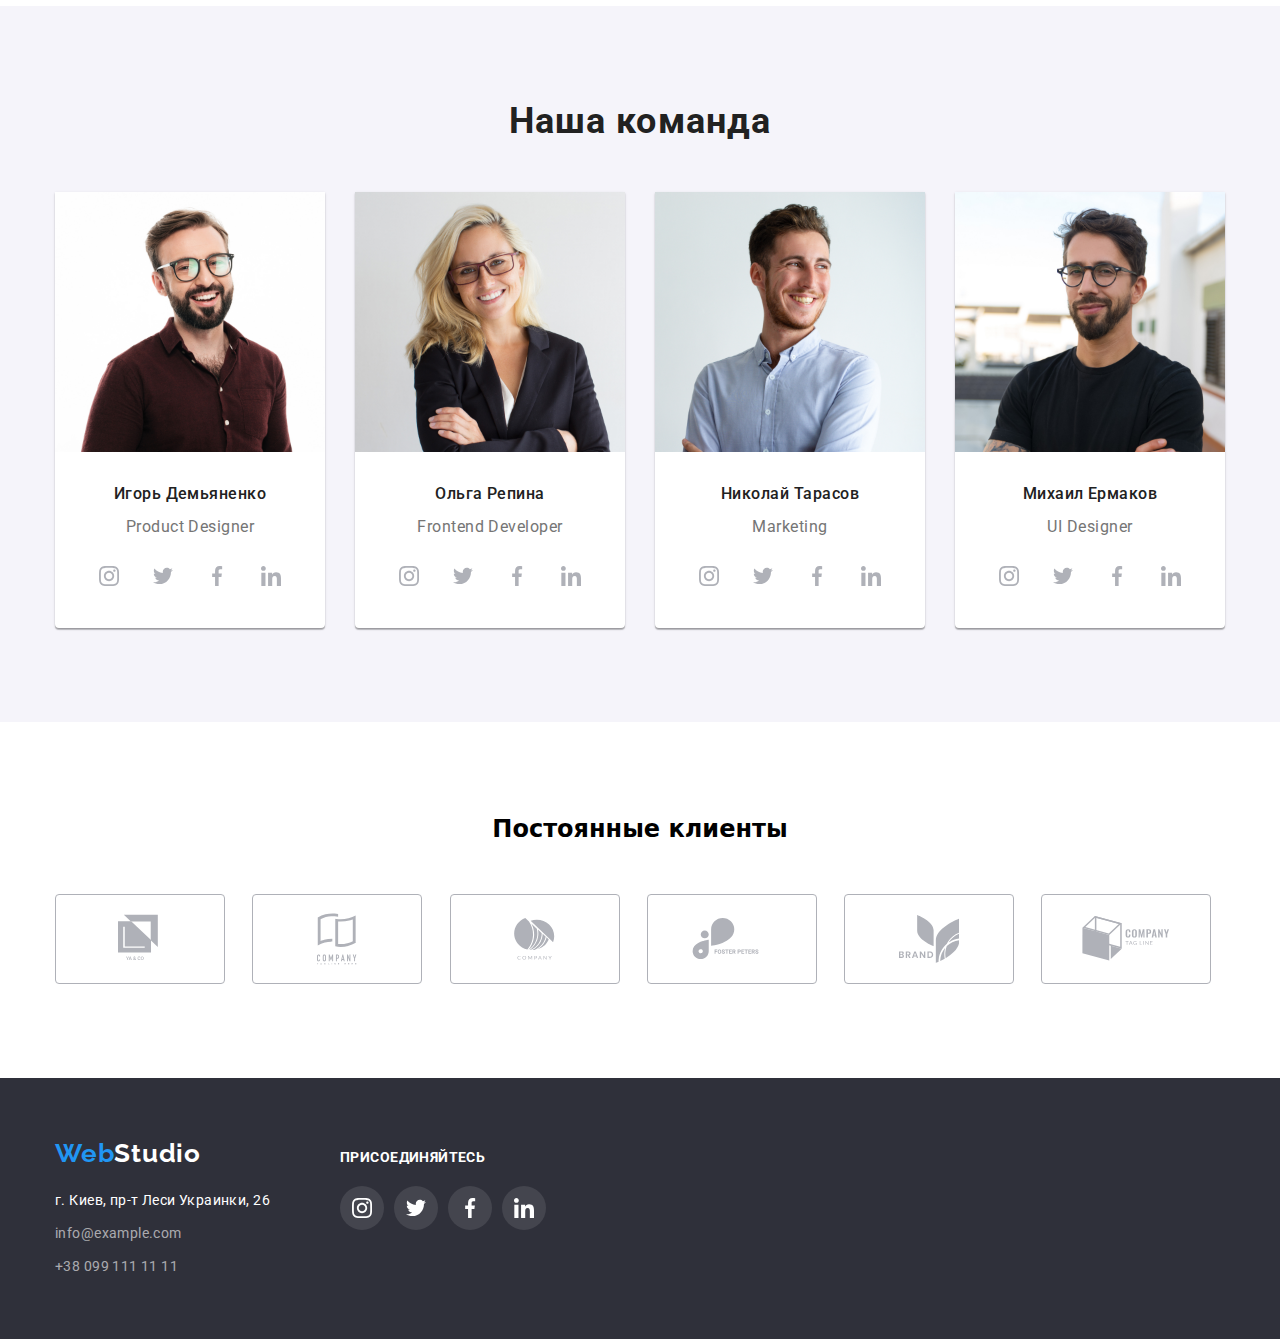
==== commit cda98a3b: "поменял путь к иконкам надеюсь иконки будут работать" ====
--- a/index.html
+++ b/index.html
@@ -29,10 +29,10 @@
             <address class="header-address-link">
                 <ul class="header-address">
                     <li><a class="header-address-mail" href="mailto:info@devstudio.com"><svg class="svg-mail">
-                                <use href="../images/sprite.svg#mail"></use>
+                                <use href="./images/sprite.svg#mail"></use>
                             </svg>info@devstudio.com</a></li>
                     <li><a class="header-address-tel" href="tel:+380961111111"><svg class="svg-tel">
-                                <use href="../images/sprite.svg#smartphone"></use>
+                                <use href="./images/sprite.svg#smartphone"></use>
                             </svg>+38 096 111 11 11</a></li>
                 </ul>
             </address>
@@ -54,7 +54,7 @@
                 <ul class="card-list">
                     <li class="feature-card">
                         <div class="card-cover"><svg class="svg-features">
-                                <use href="../images/sprite.svg#antenna"></use>
+                                <use href="./images/sprite.svg#antenna"></use>
                             </svg></div>
                         <h3 class="feautures-list-item">Внимание к деталям</h3>
                         <p class="feautures-list-desc">Идейные соображения, а также начало повседневной работы по
@@ -62,7 +62,7 @@
                     </li>
                     <li class="feature-card">
                         <div class="card-cover"><svg class="svg-features">
-                                <use href="../images/sprite.svg#clock"></use>
+                                <use href="./images/sprite.svg#clock"></use>
                             </svg></div>
                         <h3 class="feautures-list-item">Пунктуальность</h3>
                         <p class="feautures-list-desc">Задача организации, в особенности же рамки и место обучения
@@ -70,7 +70,7 @@
                     </li>
                     <li class="feature-card">
                         <div class="card-cover"><svg class="svg-features">
-                                <use href="../images/sprite.svg#diagram"></use>
+                                <use href="./images/sprite.svg#diagram"></use>
                             </svg></div>
                         <h3 class="feautures-list-item">Планирование</h3>
                         <p class="feautures-list-desc">Равным образом консультация с широким активом в значительной
@@ -78,7 +78,7 @@
                     </li>
                     <li class="feature-card">
                         <div class="card-cover"><svg class="svg-features">
-                                <use href="../images/sprite.svg#astronaut"></use>
+                                <use href="./images/sprite.svg#astronaut"></use>
                             </svg></div>
                         <h3 class="feautures-list-item">Современные технологии</h3>
                         <p class="feautures-list-desc">Значимость этих проблем настолько очевидна, что реализация
@@ -109,17 +109,17 @@
                         <p lang="en" class="our-team-mates-role">Product Designer</p>
                         <ul class="team-socials">
                             <li><a class="social-links" href=""><svg class="svg-instagram">
-                                <use href="../images/sprite.svg#instagram"></use>
-                            </svg></a></li>
-                            <li><a class="social-links" href=""><svg class="svg-twitter">
-                                <use href="../images/sprite.svg#twitter"></use>
-                            </svg></a></li>
-                            <li><a class="social-links" href=""><svg class="svg-facebook">
-                                <use href="../images/sprite.svg#facebook"></use>
-                            </svg></a></li>
-                            <li><a class="social-links" href=""><svg class="svg-linkedin">
-                                <use href="../images/sprite.svg#linkedin"></use>
-                            </svg></a></li>
+                                        <use href="./images/sprite.svg#instagram"></use>
+                                    </svg></a></li>
+                            <li><a class="social-links" href=""><svg class="svg-twitter">
+                                        <use href="./images/sprite.svg#twitter"></use>
+                                    </svg></a></li>
+                            <li><a class="social-links" href=""><svg class="svg-facebook">
+                                        <use href="./images/sprite.svg#facebook"></use>
+                                    </svg></a></li>
+                            <li><a class="social-links" href=""><svg class="svg-linkedin">
+                                        <use href="./images/sprite.svg#linkedin"></use>
+                                    </svg></a></li>
                         </ul>
                     </li>
                     <li class="our-team-mates"><img src="./images/our-team/olya.jpg" alt="Ольга Репина" width="270"
@@ -128,17 +128,17 @@
                         <p lang="en" class="our-team-mates-role">Frontend Developer</p>
                         <ul class="team-socials">
                             <li><a class="social-links" href=""><svg class="svg-instagram">
-                                <use href="../images/sprite.svg#instagram"></use>
-                            </svg></a></li>
-                            <li><a class="social-links" href=""><svg class="svg-twitter">
-                                <use href="../images/sprite.svg#twitter"></use>
-                            </svg></a></li>
-                            <li><a class="social-links" href=""><svg class="svg-facebook">
-                                <use href="../images/sprite.svg#facebook"></use>
-                            </svg></a></li>
-                            <li><a class="social-links" href=""><svg class="svg-linkedin">
-                                <use href="../images/sprite.svg#linkedin"></use>
-                            </svg></a></li>
+                                        <use href="./images/sprite.svg#instagram"></use>
+                                    </svg></a></li>
+                            <li><a class="social-links" href=""><svg class="svg-twitter">
+                                        <use href="./images/sprite.svg#twitter"></use>
+                                    </svg></a></li>
+                            <li><a class="social-links" href=""><svg class="svg-facebook">
+                                        <use href="./images/sprite.svg#facebook"></use>
+                                    </svg></a></li>
+                            <li><a class="social-links" href=""><svg class="svg-linkedin">
+                                        <use href="./images/sprite.svg#linkedin"></use>
+                                    </svg></a></li>
                         </ul>
                     </li>
                     <li class="our-team-mates">
@@ -147,17 +147,17 @@
                         <p lang="en" class="our-team-mates-role">Marketing</p>
                         <ul class="team-socials">
                             <li><a class="social-links" href=""><svg class="svg-instagram">
-                                <use href="../images/sprite.svg#instagram"></use>
-                            </svg></a></li>
-                            <li><a class="social-links" href=""><svg class="svg-twitter">
-                                <use href="../images/sprite.svg#twitter"></use>
-                            </svg></a></li>
-                            <li><a class="social-links" href=""><svg class="svg-facebook">
-                                <use href="../images/sprite.svg#facebook"></use>
-                            </svg></a></li>
-                            <li><a class="social-links" href=""><svg class="svg-linkedin">
-                                <use href="../images/sprite.svg#linkedin"></use>
-                            </svg></a></li>
+                                        <use href="./images/sprite.svg#instagram"></use>
+                                    </svg></a></li>
+                            <li><a class="social-links" href=""><svg class="svg-twitter">
+                                        <use href="./images/sprite.svg#twitter"></use>
+                                    </svg></a></li>
+                            <li><a class="social-links" href=""><svg class="svg-facebook">
+                                        <use href="./images/sprite.svg#facebook"></use>
+                                    </svg></a></li>
+                            <li><a class="social-links" href=""><svg class="svg-linkedin">
+                                        <use href="./images/sprite.svg#linkedin"></use>
+                                    </svg></a></li>
                         </ul>
                     </li>
                     <li class="our-team-mates">
@@ -166,22 +166,64 @@
                         <p lang="en" class="our-team-mates-role">UI Designer</p>
                         <ul class="team-socials">
                             <li><a class="social-links" href=""><svg class="svg-instagram">
-                                <use href="../images/sprite.svg#instagram"></use>
-                            </svg></a></li>
-                            <li><a class="social-links" href=""><svg class="svg-twitter">
-                                <use href="../images/sprite.svg#twitter"></use>
-                            </svg></a></li>
-                            <li><a class="social-links" href=""><svg class="svg-facebook">
-                                <use href="../images/sprite.svg#facebook"></use>
-                            </svg></a></li>
-                            <li><a class="social-links" href=""><svg class="svg-linkedin">
-                                <use href="../images/sprite.svg#linkedin"></use>
-                            </svg></a></li>
-                        </ul>
-                    </li>
-                </ul>
-            </div>
-        </section>
+                                        <use href="./images/sprite.svg#instagram"></use>
+                                    </svg></a></li>
+                            <li><a class="social-links" href=""><svg class="svg-twitter">
+                                        <use href="./images/sprite.svg#twitter"></use>
+                                    </svg></a></li>
+                            <li><a class="social-links" href=""><svg class="svg-facebook">
+                                        <use href="./images/sprite.svg#facebook"></use>
+                                    </svg></a></li>
+                            <li><a class="social-links" href=""><svg class="svg-linkedin">
+                                        <use href="./images/sprite.svg#linkedin"></use>
+                                    </svg></a></li>
+                        </ul>
+                    </li>
+                </ul>
+            </div>
+        </section>
+        <section class="clients">
+            <div class="container">
+                <div class="clients-desc">
+                    <h2 class="clients-title">Постоянные клиенты</h2>
+                    <ul class="clients-logos">
+                        <li><a class="clients-svg" href="">
+                                <div class="clients-div"><svg class="" width="44" height="50">
+                                        <use href="./images/sprite.svg#company-logo-1"></use>
+                                    </svg></div>
+                        </li>
+                        <li><a class="clients-svg" href="">
+                                <div class="clients-div"><svg class="" width="40" height="52">
+                                        <use href="./images/sprite.svg#company-logo-2"></use>
+                                    </svg></div>
+                        </li>
+                        <li><a class="clients-svg" href="">
+                                <div class="clients-div"><svg class="" width="41" height="42">
+                                        <use href="./images/sprite.svg#company-logo-3"></use>
+                                    </svg></div>
+                        </li>
+                        <li><a class="clients-svg" href="">
+                                <div class="clients-div"><svg class="" width="80" height="42">
+                                        <use href="./images/sprite.svg#company-logo-4"></use>
+                                    </svg></div>
+                        </li>
+                        <li><a class="clients-svg" href="">
+                                <div class="clients-div"><svg class="" width="60" height="48">
+                                        <use href="./images/sprite.svg#company-logo-5"></use>
+                                    </svg></div>
+                        </li>
+                        <li><a class="clients-svg" href="">
+                                <div class="clients-div"><svg class="" width="88" height="45">
+                                        <use href="./images/sprite.svg#company-logo-6"></use>
+                                    </svg></div>
+                        </li>
+                    </ul>
+                </div>
+
+            </div>
+        </section>
+
+
     </main>
     <!-- Футер -->
     <footer class="footer">
@@ -192,7 +234,8 @@
                 </a>
                 <address class="footer-address">
                     <ul class="footer-address-links">
-                        <li><a href="https://goo.gl/maps/YreS3gh4uBGcfshq7" target="_blank" class="footer-address-map">г.
+                        <li><a href="https://goo.gl/maps/YreS3gh4uBGcfshq7" target="_blank"
+                                class="footer-address-map">г.
                                 Киев, пр-т Леси Украинки, 26</a></li>
                         <li><a href="mailto:info@example.com" class="footer-address-mail">info@example.com</a></li>
                         <li><a href="tel:+380991111111" class="footer-address-tel">+38 099 111 11 11</a></li>
@@ -203,17 +246,17 @@
                 <p class="join-title">присоединяйтесь</p>
                 <ul class="join-socials">
                     <li><a class="join-social-links" href=""><svg class="svg-instagram">
-                        <use href="../images/sprite.svg#instagram"></use>
-                    </svg></a></li>
+                                <use href="./images/sprite.svg#instagram"></use>
+                            </svg></a></li>
                     <li><a class="join-social-links" href=""><svg class="svg-twitter">
-                        <use href="../images/sprite.svg#twitter"></use>
-                    </svg></a></li>
+                                <use href="./images/sprite.svg#twitter"></use>
+                            </svg></a></li>
                     <li><a class="join-social-links" href=""><svg class="svg-facebook">
-                        <use href="../images/sprite.svg#facebook"></use>
-                    </svg></a></li>
+                                <use href="./images/sprite.svg#facebook"></use>
+                            </svg></a></li>
                     <li><a class="join-social-links" href=""><svg class="svg-linkedin">
-                        <use href="../images/sprite.svg#linkedin"></use>
-                    </svg></a></li>
+                                <use href="./images/sprite.svg#linkedin"></use>
+                            </svg></a></li>
                 </ul>
             </div>
         </div>
--- a/css/styles.css
+++ b/css/styles.css
@@ -1,15 +1,9 @@
-/*
-color: var(--accent-color) ----- accent
-color: var(--primary-color) ----- primary
-color: var(--secondary-color) ----- secondary
-color: #2196f3; ----- active
-*/
-
 :root {
   --accent-color: #212121;
   --primary-color: #757575;
   --secondary-color: #ffffff;
   --active-color: #2196f3;
+  --logos-color: #afb1b8;
 
   --primary-font: Roboto, sans-serif;
   --secondary-font: Raleway, sans-serif;
@@ -179,7 +173,7 @@
 }
 
 .svg-mail {
-  content: "";
+  content: '';
   display: block;
   width: 16px;
   height: 12px;
@@ -188,7 +182,7 @@
 }
 
 .svg-tel {
-  content: "";
+  content: '';
   display: block;
   width: 10px;
   height: 16px;
@@ -308,7 +302,6 @@
   height: 70px;
 }
 
-.
 /* ============== END FEATURE-LIST ==============*/
 
 /* ============== WHAT WE DO ==============*/
@@ -424,7 +417,7 @@
 .social-links svg {
   width: 20px;
   height: 20px;
-  fill: #afb1b8;
+  fill: var(--logos-color);
 }
 
 .social-links:hover,
@@ -445,6 +438,51 @@
   border-radius: 50%;
 }
 /* ============== END OUR TEAM ==== ==========*/
+
+/* ============== CLIENTS ==== ==========*/
+
+.clients {
+  margin-top: 94px;
+  margin-bottom: 94px;
+}
+
+.clients-title {
+  display: flex;
+  justify-content: center;
+  margin-bottom: 50px;
+}
+
+.clients-logos {
+  display: flex;
+  justify-content: space-between;
+}
+
+.clients-div {
+  content: '';
+  background-color: transparent;
+  width: 170px;
+  height: 90px;
+  border: 1px solid var(--logos-color);
+  border-radius: 4px;
+  display: flex;
+  justify-content: center;
+  align-items: center;
+}
+
+.clients-svg {
+  fill: var(--logos-color);
+}
+
+.clients-svg:hover,
+.clients-svg:focus {
+  fill: var(--active-color);
+}
+
+.clients-div:hover,
+.clients-div:focus {
+  border: 1px solid var(--active-color);
+}
+/* ============== END CLIENTS ==== ==========*/
 
 /* ============== FOOTER ==============*/
 .footer {
@@ -653,7 +691,7 @@
 
 .grid-item:hover,
 .grid-item:focus {
-  box-shadow: 0px 1px 1px rgba(0, 0, 0, 0.12), 0px 4px 4px rgba(0, 0, 0, 0.06), 1px 4px 6px rgba(0, 0, 0, 0.16);
-
+  box-shadow: 0px 1px 1px rgba(0, 0, 0, 0.12), 0px 4px 4px rgba(0, 0, 0, 0.06),
+    1px 4px 6px rgba(0, 0, 0, 0.16);
 }
 /* ============== END PORFOLIO GRID ==============*/
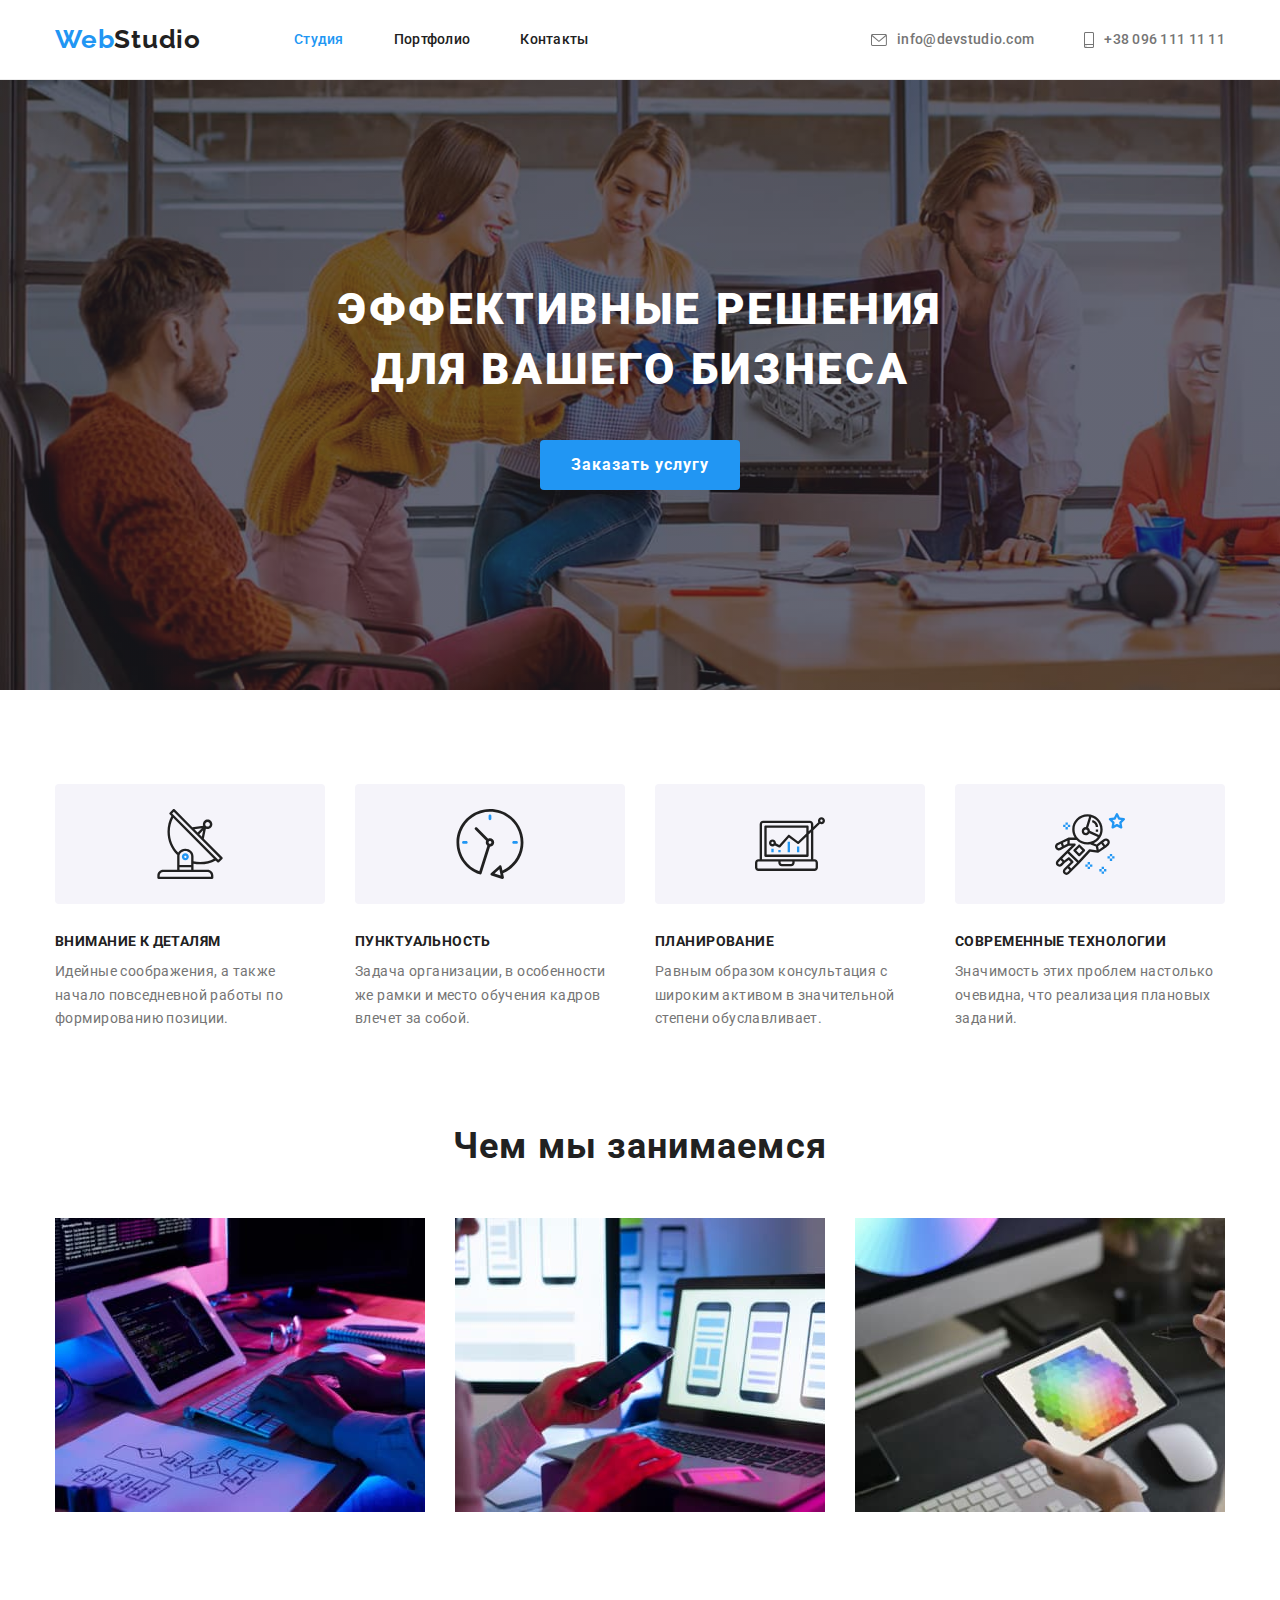
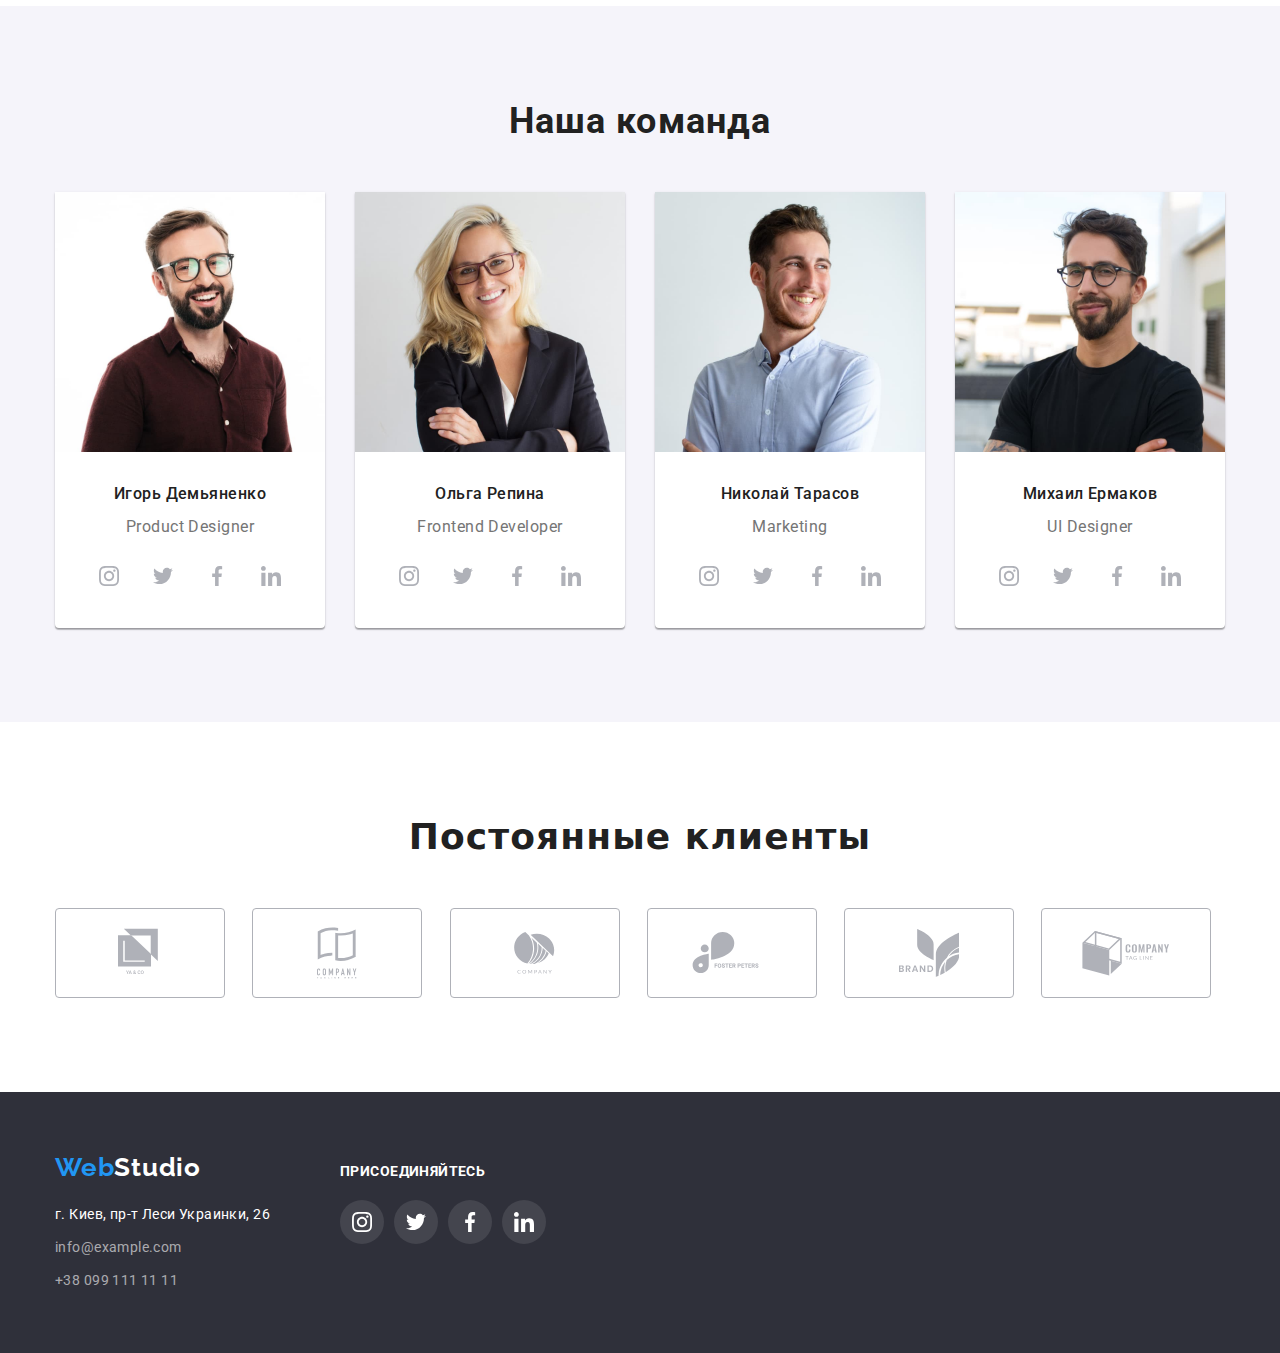
==== commit be8a49d9: "оптимизировал фотки" ====
--- a/index.html
+++ b/index.html
@@ -108,16 +108,16 @@
                         <h3 class="our-team-mates-people">Игорь Демьяненко</h3>
                         <p lang="en" class="our-team-mates-role">Product Designer</p>
                         <ul class="team-socials">
-                            <li><a class="social-links" href=""><svg class="svg-instagram">
-                                        <use href="./images/sprite.svg#instagram"></use>
-                                    </svg></a></li>
-                            <li><a class="social-links" href=""><svg class="svg-twitter">
-                                        <use href="./images/sprite.svg#twitter"></use>
-                                    </svg></a></li>
-                            <li><a class="social-links" href=""><svg class="svg-facebook">
-                                        <use href="./images/sprite.svg#facebook"></use>
-                                    </svg></a></li>
-                            <li><a class="social-links" href=""><svg class="svg-linkedin">
+                            <li><a class="social-links" href="#"><svg class="svg-instagram">
+                                        <use href="./images/sprite.svg#instagram"></use>
+                                    </svg></a></li>
+                            <li><a class="social-links" href="#"><svg class="svg-twitter">
+                                        <use href="./images/sprite.svg#twitter"></use>
+                                    </svg></a></li>
+                            <li><a class="social-links" href="#"><svg class="svg-facebook">
+                                        <use href="./images/sprite.svg#facebook"></use>
+                                    </svg></a></li>
+                            <li><a class="social-links" href="#"><svg class="svg-linkedin">
                                         <use href="./images/sprite.svg#linkedin"></use>
                                     </svg></a></li>
                         </ul>
@@ -127,16 +127,16 @@
                         <h3 class="our-team-mates-people">Ольга Репина</h3>
                         <p lang="en" class="our-team-mates-role">Frontend Developer</p>
                         <ul class="team-socials">
-                            <li><a class="social-links" href=""><svg class="svg-instagram">
-                                        <use href="./images/sprite.svg#instagram"></use>
-                                    </svg></a></li>
-                            <li><a class="social-links" href=""><svg class="svg-twitter">
-                                        <use href="./images/sprite.svg#twitter"></use>
-                                    </svg></a></li>
-                            <li><a class="social-links" href=""><svg class="svg-facebook">
-                                        <use href="./images/sprite.svg#facebook"></use>
-                                    </svg></a></li>
-                            <li><a class="social-links" href=""><svg class="svg-linkedin">
+                            <li><a class="social-links" href="#"><svg class="svg-instagram">
+                                        <use href="./images/sprite.svg#instagram"></use>
+                                    </svg></a></li>
+                            <li><a class="social-links" href="#"><svg class="svg-twitter">
+                                        <use href="./images/sprite.svg#twitter"></use>
+                                    </svg></a></li>
+                            <li><a class="social-links" href="#"><svg class="svg-facebook">
+                                        <use href="./images/sprite.svg#facebook"></use>
+                                    </svg></a></li>
+                            <li><a class="social-links" href="#"><svg class="svg-linkedin">
                                         <use href="./images/sprite.svg#linkedin"></use>
                                     </svg></a></li>
                         </ul>
@@ -146,16 +146,16 @@
                         <h3 class="our-team-mates-people">Николай Тарасов</h3>
                         <p lang="en" class="our-team-mates-role">Marketing</p>
                         <ul class="team-socials">
-                            <li><a class="social-links" href=""><svg class="svg-instagram">
-                                        <use href="./images/sprite.svg#instagram"></use>
-                                    </svg></a></li>
-                            <li><a class="social-links" href=""><svg class="svg-twitter">
-                                        <use href="./images/sprite.svg#twitter"></use>
-                                    </svg></a></li>
-                            <li><a class="social-links" href=""><svg class="svg-facebook">
-                                        <use href="./images/sprite.svg#facebook"></use>
-                                    </svg></a></li>
-                            <li><a class="social-links" href=""><svg class="svg-linkedin">
+                            <li><a class="social-links" href="#"><svg class="svg-instagram">
+                                        <use href="./images/sprite.svg#instagram"></use>
+                                    </svg></a></li>
+                            <li><a class="social-links" href="#"><svg class="svg-twitter">
+                                        <use href="./images/sprite.svg#twitter"></use>
+                                    </svg></a></li>
+                            <li><a class="social-links" href="#"><svg class="svg-facebook">
+                                        <use href="./images/sprite.svg#facebook"></use>
+                                    </svg></a></li>
+                            <li><a class="social-links" href="#"><svg class="svg-linkedin">
                                         <use href="./images/sprite.svg#linkedin"></use>
                                     </svg></a></li>
                         </ul>
@@ -165,16 +165,16 @@
                         <h3 class="our-team-mates-people">Михаил Ермаков</h3>
                         <p lang="en" class="our-team-mates-role">UI Designer</p>
                         <ul class="team-socials">
-                            <li><a class="social-links" href=""><svg class="svg-instagram">
-                                        <use href="./images/sprite.svg#instagram"></use>
-                                    </svg></a></li>
-                            <li><a class="social-links" href=""><svg class="svg-twitter">
-                                        <use href="./images/sprite.svg#twitter"></use>
-                                    </svg></a></li>
-                            <li><a class="social-links" href=""><svg class="svg-facebook">
-                                        <use href="./images/sprite.svg#facebook"></use>
-                                    </svg></a></li>
-                            <li><a class="social-links" href=""><svg class="svg-linkedin">
+                            <li><a class="social-links" href="#"><svg class="svg-instagram">
+                                        <use href="./images/sprite.svg#instagram"></use>
+                                    </svg></a></li>
+                            <li><a class="social-links" href="#"><svg class="svg-twitter">
+                                        <use href="./images/sprite.svg#twitter"></use>
+                                    </svg></a></li>
+                            <li><a class="social-links" href="#"><svg class="svg-facebook">
+                                        <use href="./images/sprite.svg#facebook"></use>
+                                    </svg></a></li>
+                            <li><a class="social-links" href="#"><svg class="svg-linkedin">
                                         <use href="./images/sprite.svg#linkedin"></use>
                                     </svg></a></li>
                         </ul>
@@ -187,32 +187,32 @@
                 <div class="clients-desc">
                     <h2 class="clients-title">Постоянные клиенты</h2>
                     <ul class="clients-logos">
-                        <li><a class="clients-svg" href="">
+                        <li><a class="clients-svg" href="#">
                                 <div class="clients-div"><svg class="" width="44" height="50">
                                         <use href="./images/sprite.svg#company-logo-1"></use>
                                     </svg></div>
                         </li>
-                        <li><a class="clients-svg" href="">
+                        <li><a class="clients-svg" href="#">
                                 <div class="clients-div"><svg class="" width="40" height="52">
                                         <use href="./images/sprite.svg#company-logo-2"></use>
                                     </svg></div>
                         </li>
-                        <li><a class="clients-svg" href="">
+                        <li><a class="clients-svg" href="#">
                                 <div class="clients-div"><svg class="" width="41" height="42">
                                         <use href="./images/sprite.svg#company-logo-3"></use>
                                     </svg></div>
                         </li>
-                        <li><a class="clients-svg" href="">
+                        <li><a class="clients-svg" href="#">
                                 <div class="clients-div"><svg class="" width="80" height="42">
                                         <use href="./images/sprite.svg#company-logo-4"></use>
                                     </svg></div>
                         </li>
-                        <li><a class="clients-svg" href="">
+                        <li><a class="clients-svg" href="#">
                                 <div class="clients-div"><svg class="" width="60" height="48">
                                         <use href="./images/sprite.svg#company-logo-5"></use>
                                     </svg></div>
                         </li>
-                        <li><a class="clients-svg" href="">
+                        <li><a class="clients-svg" href="#">
                                 <div class="clients-div"><svg class="" width="88" height="45">
                                         <use href="./images/sprite.svg#company-logo-6"></use>
                                     </svg></div>
@@ -245,16 +245,16 @@
             <div class="join-us">
                 <p class="join-title">присоединяйтесь</p>
                 <ul class="join-socials">
-                    <li><a class="join-social-links" href=""><svg class="svg-instagram">
+                    <li><a class="join-social-links" href="#"><svg class="svg-instagram">
                                 <use href="./images/sprite.svg#instagram"></use>
                             </svg></a></li>
-                    <li><a class="join-social-links" href=""><svg class="svg-twitter">
+                    <li><a class="join-social-links" href="#"><svg class="svg-twitter">
                                 <use href="./images/sprite.svg#twitter"></use>
                             </svg></a></li>
-                    <li><a class="join-social-links" href=""><svg class="svg-facebook">
+                    <li><a class="join-social-links" href="#"><svg class="svg-facebook">
                                 <use href="./images/sprite.svg#facebook"></use>
                             </svg></a></li>
-                    <li><a class="join-social-links" href=""><svg class="svg-linkedin">
+                    <li><a class="join-social-links" href="#"><svg class="svg-linkedin">
                                 <use href="./images/sprite.svg#linkedin"></use>
                             </svg></a></li>
                 </ul>
--- a/css/styles.css
+++ b/css/styles.css
@@ -76,12 +76,6 @@
   color: var(--active-color);
 }
 
-.svg-mail {
-  width: 16px;
-  height: 12px;
-  fill: currentColor;
-  margin-right: 10px;
-}
 /* ============== COMPONENTS ==============*/
 .logo-web,
 .logo-studio {
@@ -106,7 +100,7 @@
 
 /* ============== HEADER ==============*/
 .header {
-  display: flex;
+  display: block;
   height: 80px;
   align-items: baseline;
   border-bottom: 1px solid #ececec;
@@ -422,8 +416,12 @@
 
 .social-links:hover,
 .social-links:focus {
+  background-color: var(--active-color);
+}
+
+.social-links:hover svg,
+.social-links:focus svg {
   fill: var(--secondary-color);
-  background-color: var(--active-color);
 }
 
 .team-socials li a {
@@ -447,9 +445,14 @@
 }
 
 .clients-title {
-  display: flex;
-  justify-content: center;
   margin-bottom: 50px;
+  color: var(--accent-color);
+  font-size: 36px;
+  font-weight: 700;
+  font-style: normal;
+  text-align: center;
+  line-height: 1.16;
+  letter-spacing: 0.03em;
 }
 
 .clients-logos {
@@ -694,4 +697,4 @@
   box-shadow: 0px 1px 1px rgba(0, 0, 0, 0.12), 0px 4px 4px rgba(0, 0, 0, 0.06),
     1px 4px 6px rgba(0, 0, 0, 0.16);
 }
-/* ============== END PORFOLIO GRID ==============*/
+/* ============== END PORFOLIO GRID ==============*/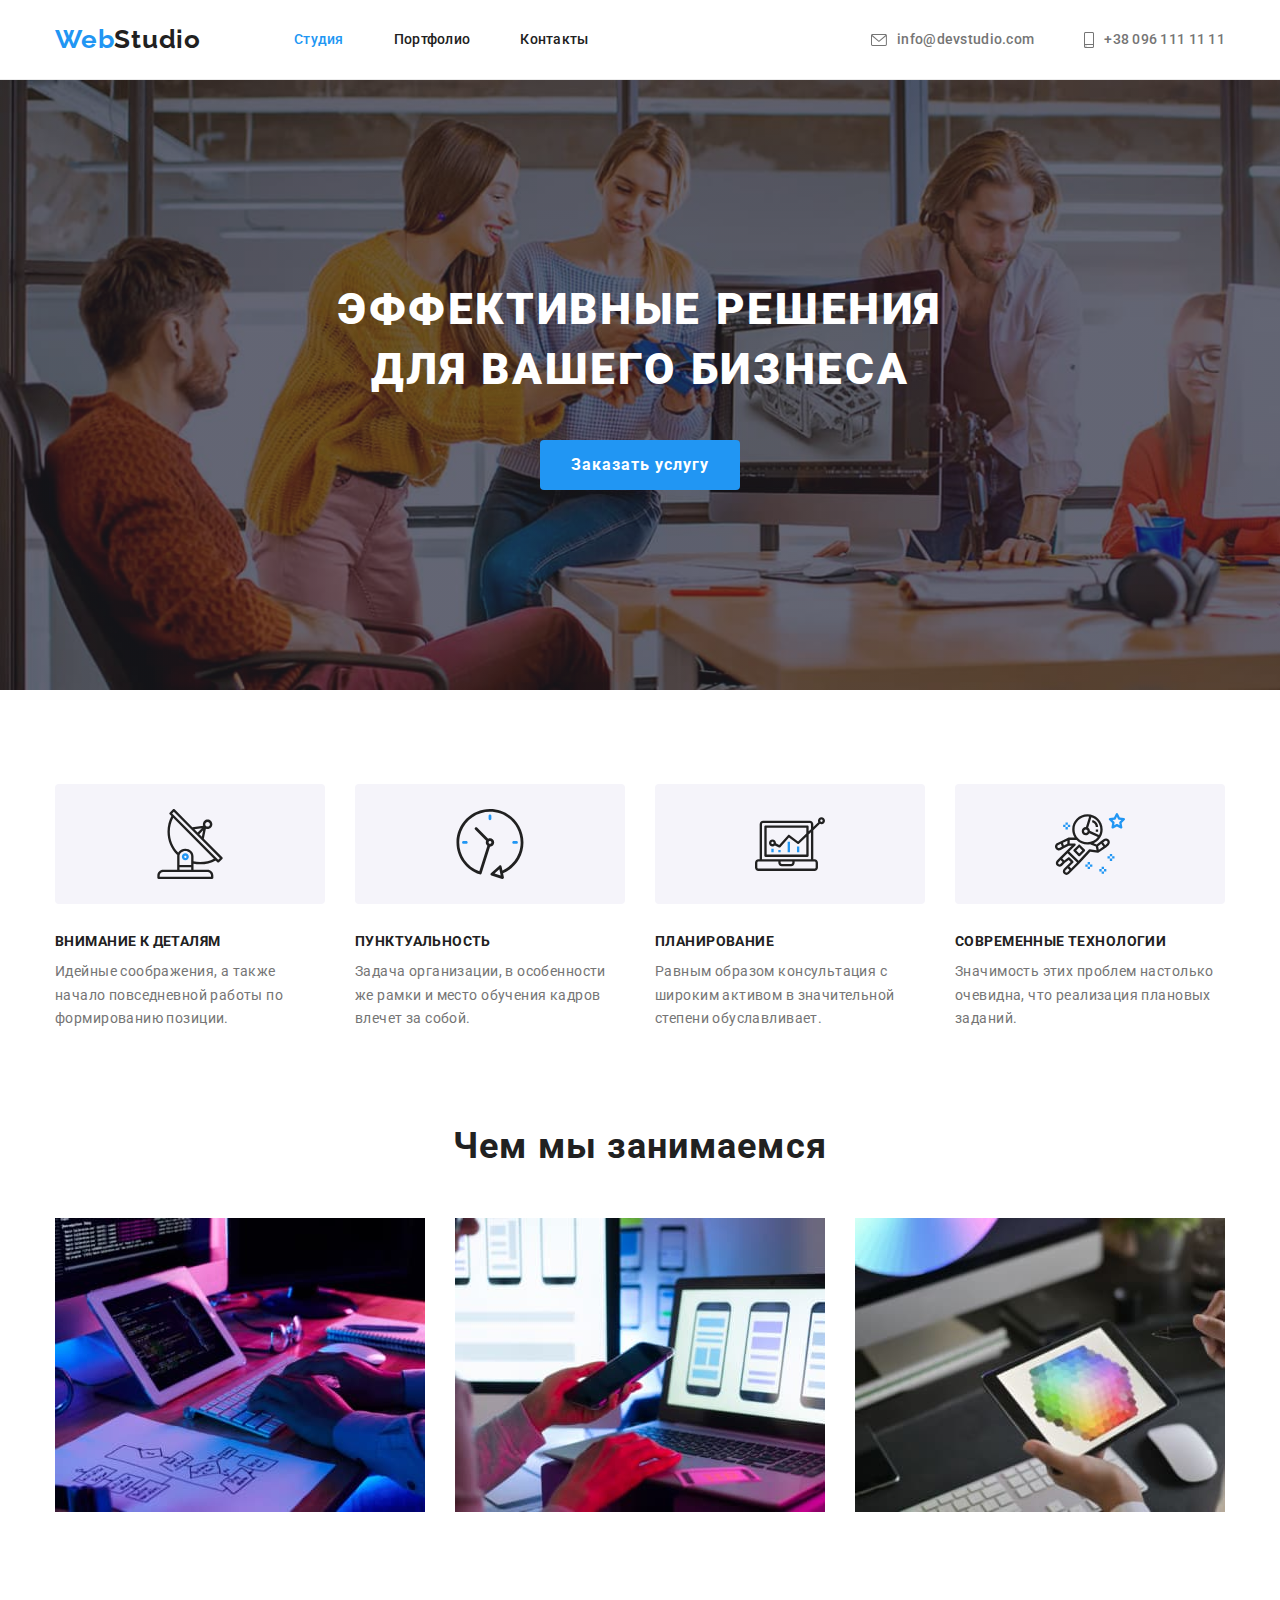
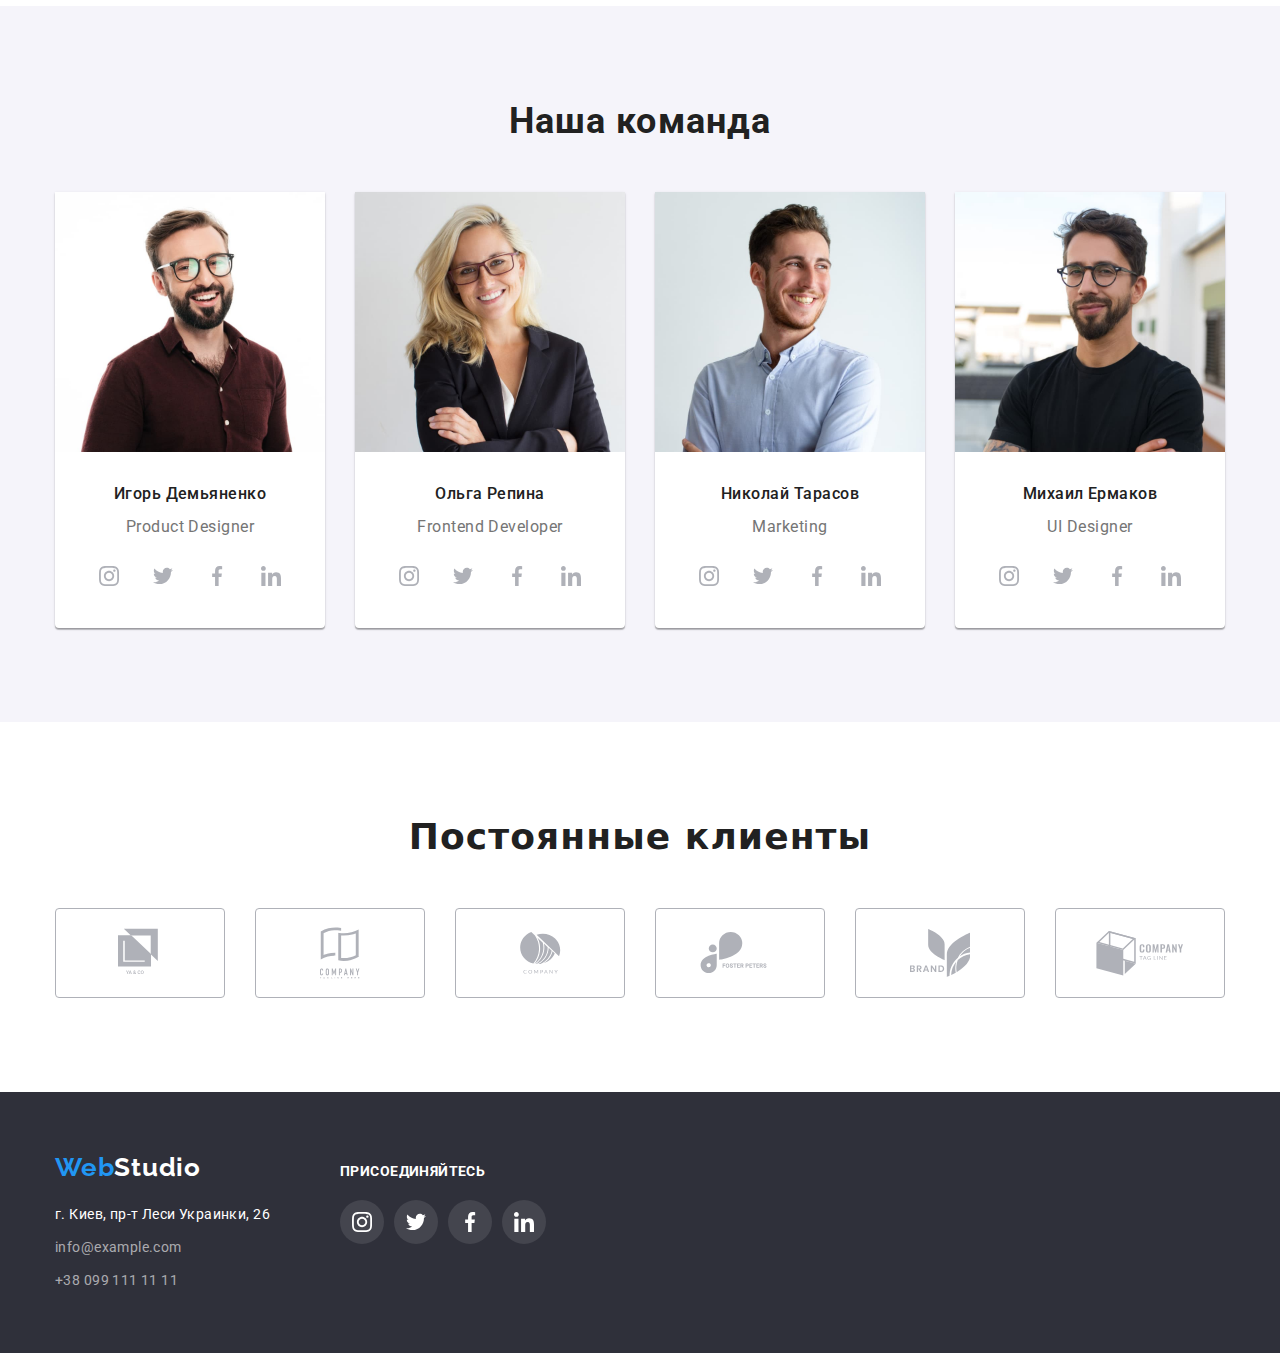
==== commit 94a7aa65: "закрыл ссылки в контактах, но в гриле фокус не работает никак" ====
--- a/index.html
+++ b/index.html
@@ -190,32 +190,32 @@
                         <li><a class="clients-svg" href="#">
                                 <div class="clients-div"><svg class="" width="44" height="50">
                                         <use href="./images/sprite.svg#company-logo-1"></use>
-                                    </svg></div>
+                                    </svg></div></a>
                         </li>
                         <li><a class="clients-svg" href="#">
                                 <div class="clients-div"><svg class="" width="40" height="52">
                                         <use href="./images/sprite.svg#company-logo-2"></use>
-                                    </svg></div>
+                                    </svg></div></a>
                         </li>
                         <li><a class="clients-svg" href="#">
                                 <div class="clients-div"><svg class="" width="41" height="42">
                                         <use href="./images/sprite.svg#company-logo-3"></use>
-                                    </svg></div>
+                                    </svg></div></a>
                         </li>
                         <li><a class="clients-svg" href="#">
                                 <div class="clients-div"><svg class="" width="80" height="42">
                                         <use href="./images/sprite.svg#company-logo-4"></use>
-                                    </svg></div>
+                                    </svg></div></a>
                         </li>
                         <li><a class="clients-svg" href="#">
                                 <div class="clients-div"><svg class="" width="60" height="48">
                                         <use href="./images/sprite.svg#company-logo-5"></use>
-                                    </svg></div>
+                                    </svg></div></a>
                         </li>
                         <li><a class="clients-svg" href="#">
                                 <div class="clients-div"><svg class="" width="88" height="45">
                                         <use href="./images/sprite.svg#company-logo-6"></use>
-                                    </svg></div>
+                                    </svg></div></a>
                         </li>
                     </ul>
                 </div>
